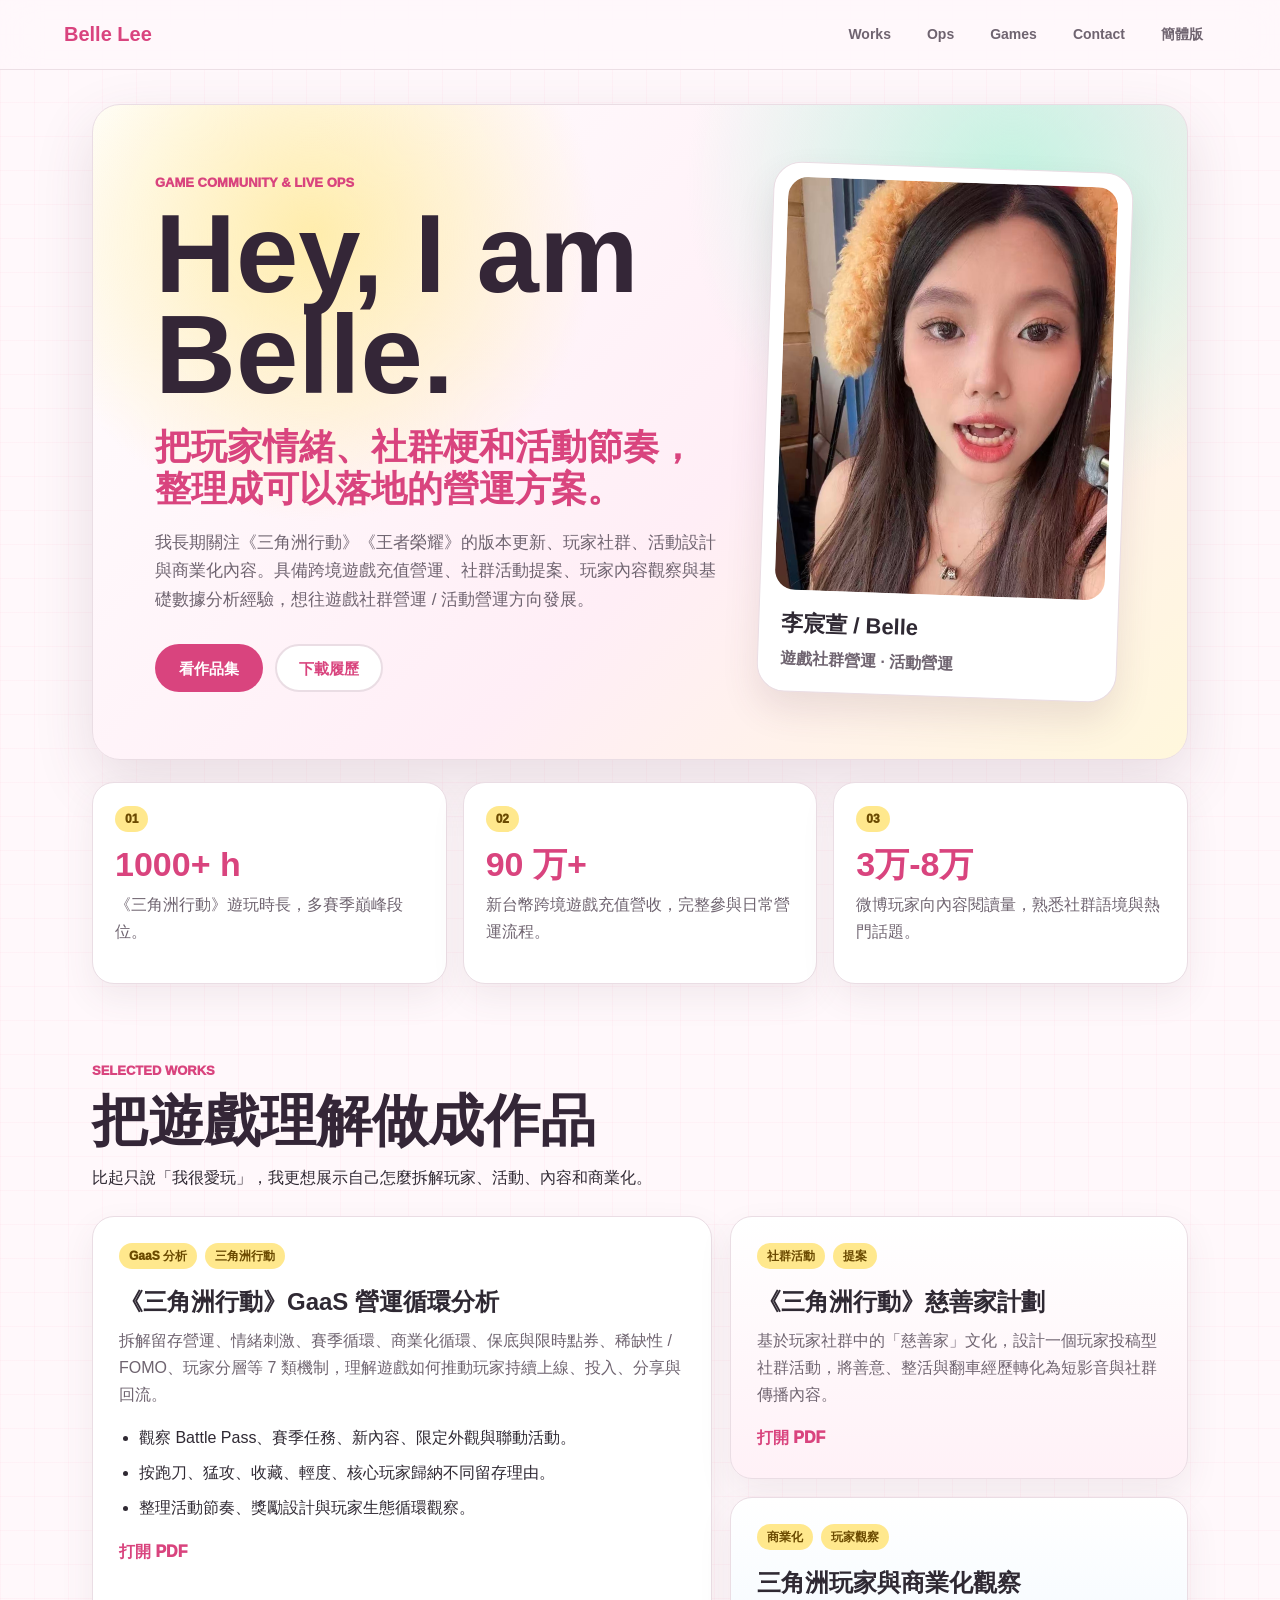
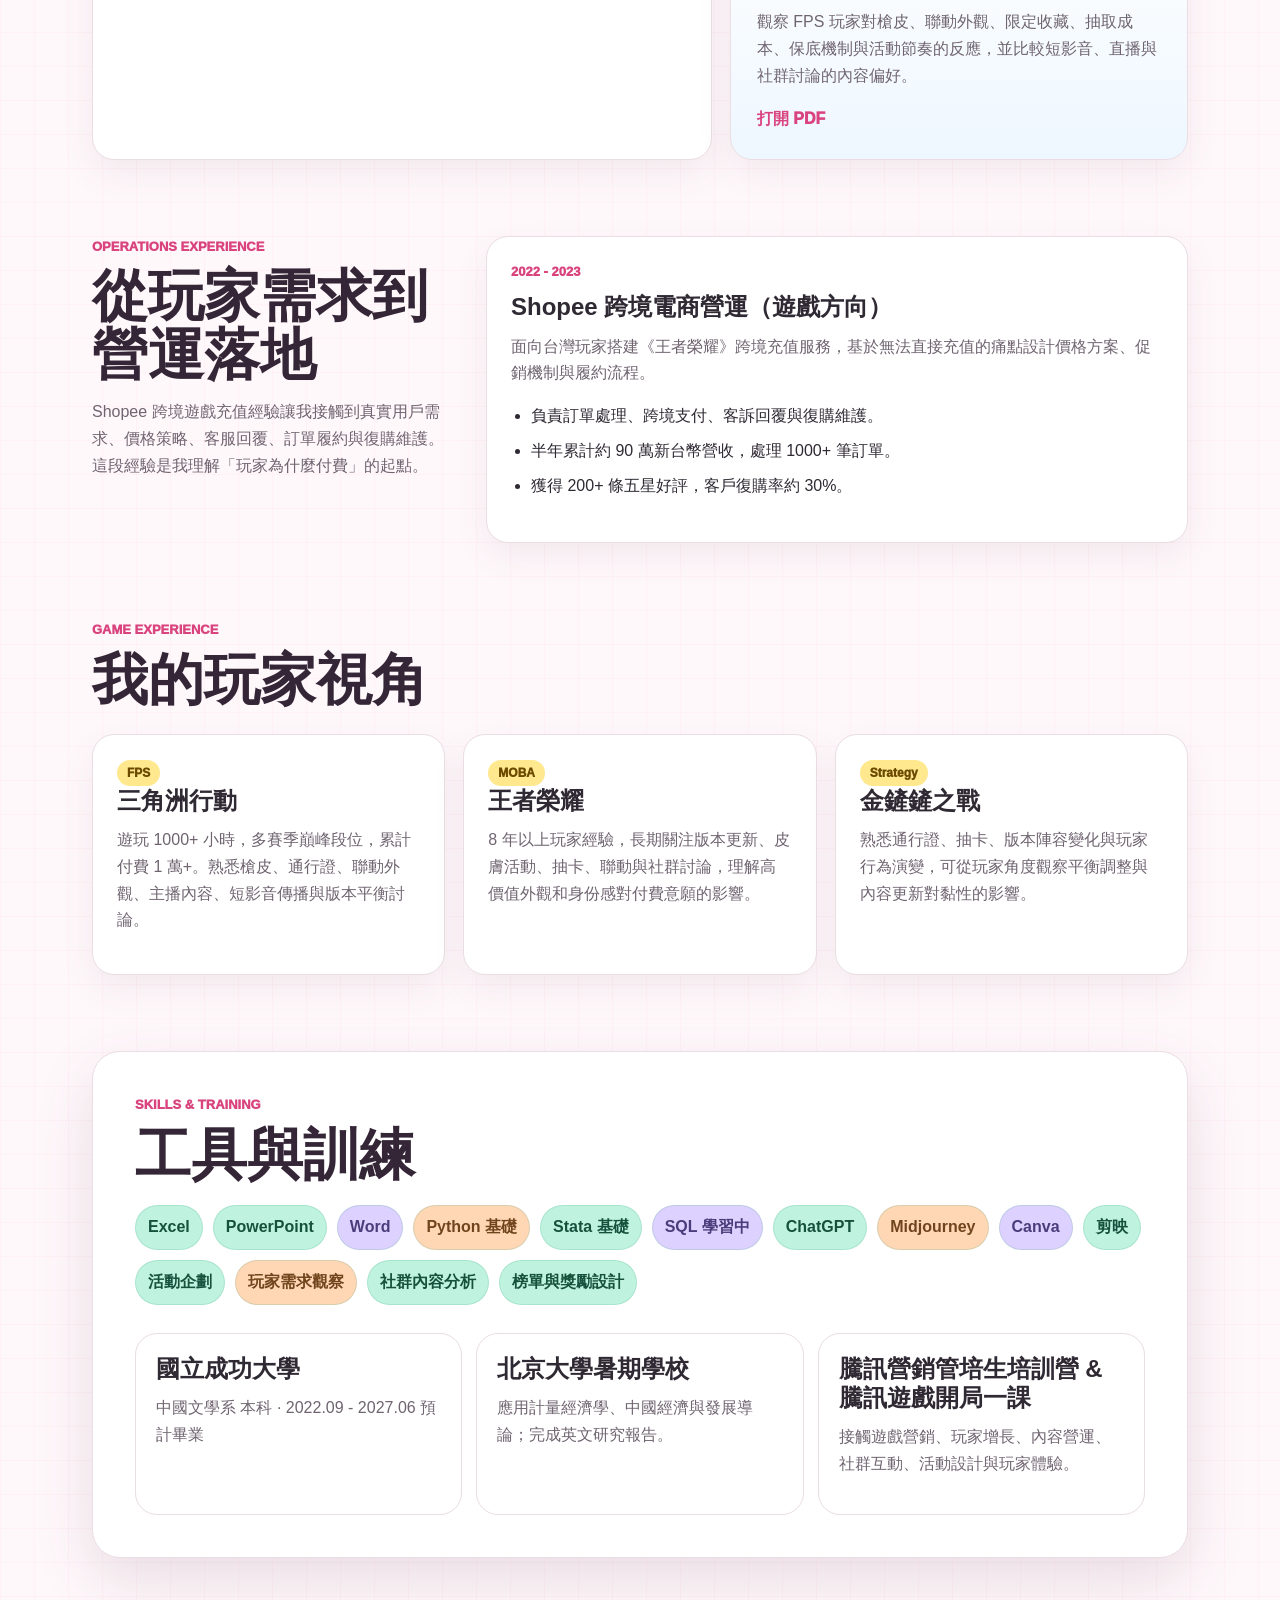
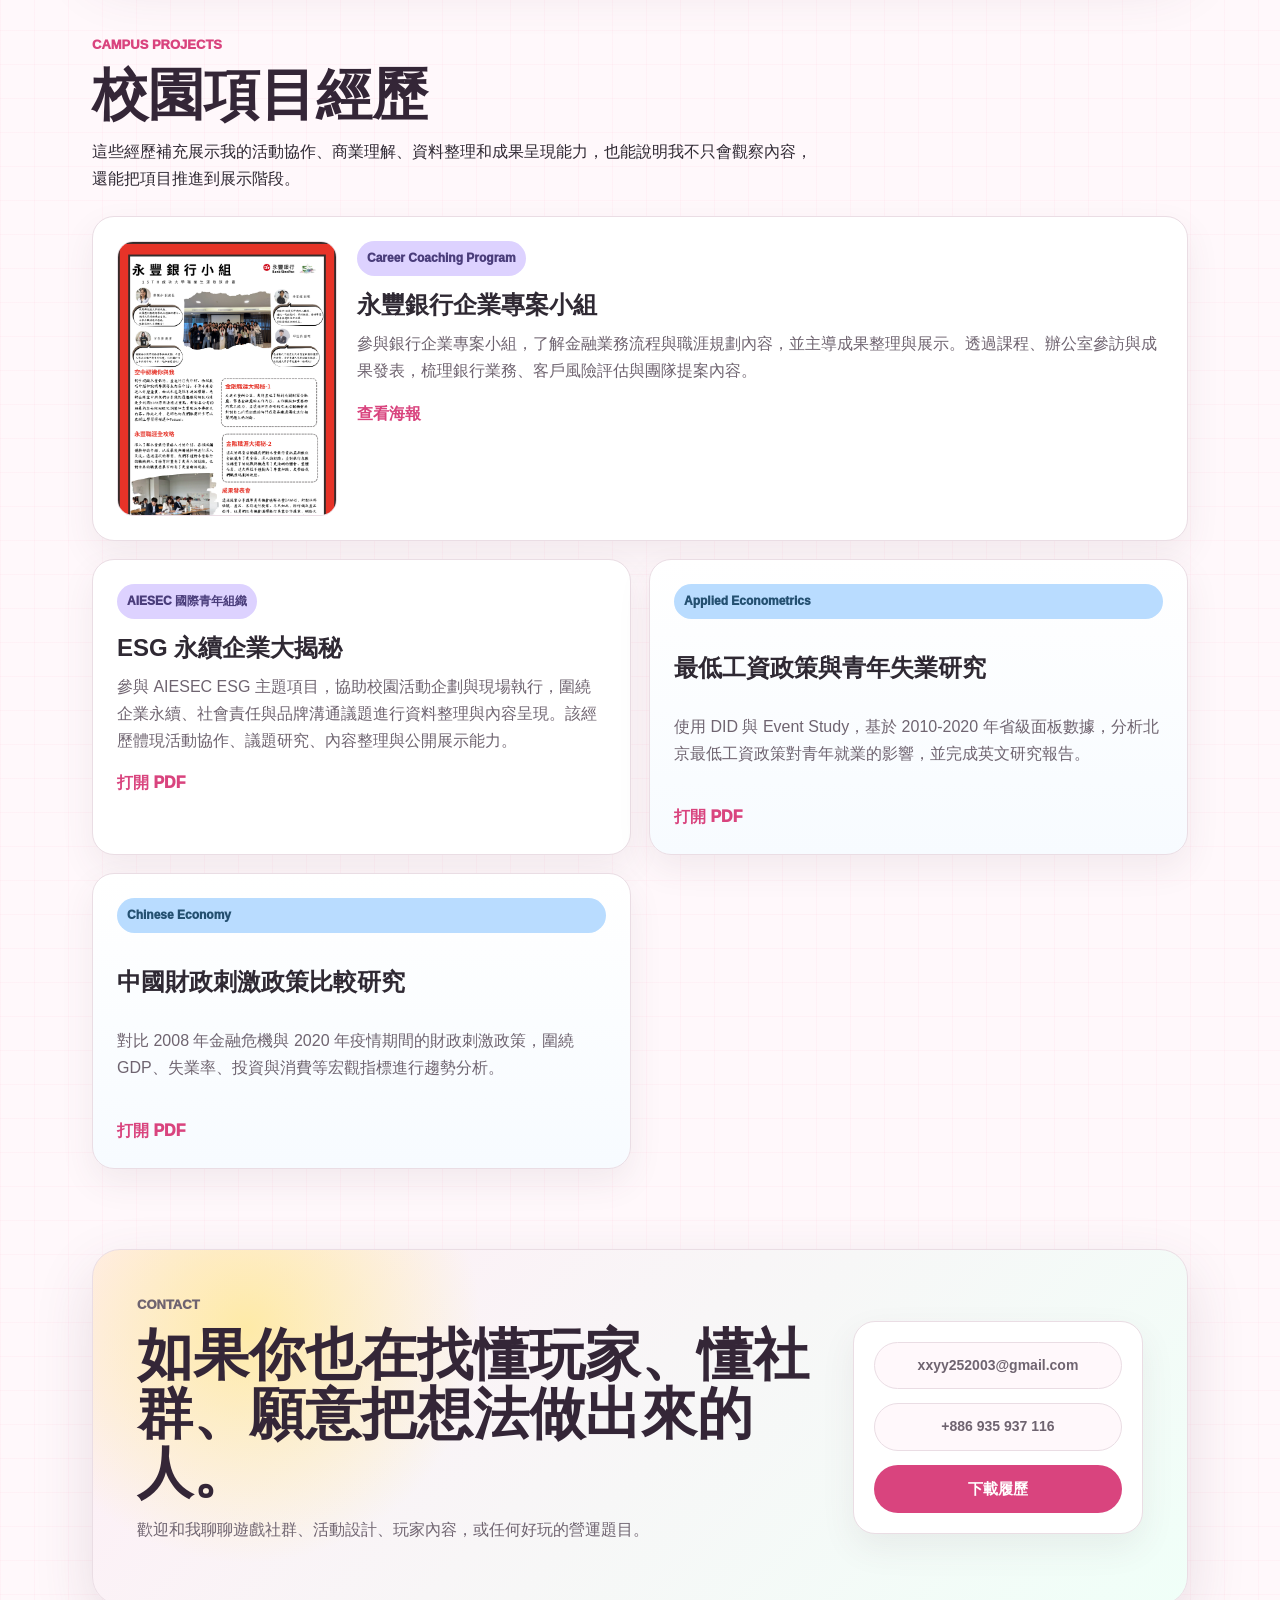
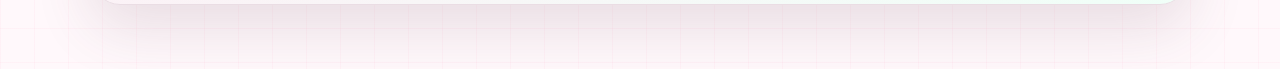
==== zh-tw.html @ 6963fbed "Add files via upload" ====
<!doctype html>
<html lang="zh-Hant">
  <head>
    <meta charset="UTF-8" />
    <meta name="viewport" content="width=device-width, initial-scale=1.0" />
    <title>Belle Lee | Game Ops Portfolio</title>
    <meta
      name="description"
      content="Belle Lee 的遊戲社群營運與活動營運作品集，包含三角洲行動 GaaS 分析、社群活動提案與玩家商業化觀察。"
    />
    <link rel="stylesheet" href="./styles.css" />
  </head>
  <body>
    <header class="site-header">
      <a class="brand" href="#top">Belle Lee</a>
      <nav class="nav" aria-label="主導覽">
        <a href="#works">Works</a>
        <a href="#ops">Ops</a>
        <a href="#games">Games</a>
        <a href="#contact">Contact</a>
        <a href="./index.html">簡體版</a>
      </nav>
    </header>

    <main id="top">
      <section class="hero">
        <div class="hero-copy">
          <p class="kicker">Game Community & Live Ops</p>
          <h1>Hey, I am Belle.</h1>
          <p class="hero-subtitle">把玩家情緒、社群梗和活動節奏，整理成可以落地的營運方案。</p>
          <p class="hero-text">
            我長期關注《三角洲行動》《王者榮耀》的版本更新、玩家社群、活動設計與商業化內容。具備跨境遊戲充值營運、社群活動提案、玩家內容觀察與基礎數據分析經驗，想往遊戲社群營運 / 活動營運方向發展。
          </p>
          <div class="hero-actions">
            <a class="button primary" href="#works">看作品集</a>
            <a class="button secondary" href="./assets/resume-tw.pdf" target="_blank" rel="noreferrer">下載履歷</a>
          </div>
        </div>

        <aside class="photo-card">
          <img src="./assets/hero-photo.jpg" alt="Belle Lee 生活照" />
          <div class="photo-caption">
            <strong>李宸萱 / Belle</strong>
            <span>遊戲社群營運 · 活動營運</span>
          </div>
        </aside>
      </section>

      <section class="quick-stats" aria-label="核心亮点">
        <article>
          <span>01</span>
          <strong>1000+ h</strong>
          <p>《三角洲行動》遊玩時長，多賽季巔峰段位。</p>
        </article>
        <article>
          <span>02</span>
          <strong>90 万+</strong>
          <p>新台幣跨境遊戲充值營收，完整參與日常營運流程。</p>
        </article>
        <article>
          <span>03</span>
          <strong>3万-8万</strong>
          <p>微博玩家向內容閱讀量，熟悉社群語境與熱門話題。</p>
        </article>
      </section>

      <section id="works" class="section">
        <div class="section-title">
          <p class="kicker">Selected Works</p>
          <h2>把遊戲理解做成作品</h2>
          <p>比起只說「我很愛玩」，我更想展示自己怎麼拆解玩家、活動、內容和商業化。</p>
        </div>

        <div class="works">
          <article class="work-card large-card">
            <div class="work-meta">
              <span>GaaS 分析</span>
              <span>三角洲行動</span>
            </div>
            <h3>《三角洲行動》GaaS 營運循環分析</h3>
            <p>
              拆解留存營運、情緒刺激、賽季循環、商業化循環、保底與限時點券、稀缺性 / FOMO、玩家分層等 7 類機制，理解遊戲如何推動玩家持續上線、投入、分享與回流。
            </p>
            <ul>
              <li>觀察 Battle Pass、賽季任務、新內容、限定外觀與聯動活動。</li>
              <li>按跑刀、猛攻、收藏、輕度、核心玩家歸納不同留存理由。</li>
              <li>整理活動節奏、獎勵設計與玩家生態循環觀察。</li>
            </ul>
            <a class="text-link" href="./assets/delta-gaas.pdf" target="_blank" rel="noreferrer">打開 PDF</a>
          </article>

          <article class="work-card accent-pink">
            <div class="work-meta">
              <span>社群活動</span>
              <span>提案</span>
            </div>
            <h3>《三角洲行動》慈善家計劃</h3>
            <p>
              基於玩家社群中的「慈善家」文化，設計一個玩家投稿型社群活動，將善意、整活與翻車經歷轉化為短影音與社群傳播內容。
            </p>
            <a class="text-link" href="./assets/delta-charity-plan.pdf" target="_blank" rel="noreferrer">打開 PDF</a>
          </article>

          <article class="work-card accent-blue">
            <div class="work-meta">
              <span>商業化</span>
              <span>玩家觀察</span>
            </div>
            <h3>三角洲玩家與商業化觀察</h3>
            <p>
              觀察 FPS 玩家對槍皮、聯動外觀、限定收藏、抽取成本、保底機制與活動節奏的反應，並比較短影音、直播與社群討論的內容偏好。
            </p>
            <a class="text-link" href="./assets/delta-commercialization.pdf" target="_blank" rel="noreferrer">打開 PDF</a>
          </article>
        </div>
      </section>

      <section id="ops" class="section split-section">
        <div>
          <p class="kicker">Operations Experience</p>
          <h2>從玩家需求到營運落地</h2>
          <p class="section-copy">
            Shopee 跨境遊戲充值經驗讓我接觸到真實用戶需求、價格策略、客服回覆、訂單履約與復購維護。這段經驗是我理解「玩家為什麼付費」的起點。
          </p>
        </div>
        <div class="timeline">
          <article>
            <span>2022 - 2023</span>
            <h3>Shopee 跨境電商營運（遊戲方向）</h3>
            <p>面向台灣玩家搭建《王者榮耀》跨境充值服務，基於無法直接充值的痛點設計價格方案、促銷機制與履約流程。</p>
            <ul>
              <li>負責訂單處理、跨境支付、客訴回覆與復購維護。</li>
              <li>半年累計約 90 萬新台幣營收，處理 1000+ 筆訂單。</li>
              <li>獲得 200+ 條五星好評，客戶復購率約 30%。</li>
            </ul>
          </article>
        </div>
      </section>

      <section id="games" class="section">
        <div class="section-title">
          <p class="kicker">Game Experience</p>
          <h2>我的玩家視角</h2>
        </div>
        <div class="game-grid">
          <article>
            <span>FPS</span>
            <h3>三角洲行動</h3>
            <p>遊玩 1000+ 小時，多賽季巔峰段位，累計付費 1 萬+。熟悉槍皮、通行證、聯動外觀、主播內容、短影音傳播與版本平衡討論。</p>
          </article>
          <article>
            <span>MOBA</span>
            <h3>王者榮耀</h3>
            <p>8 年以上玩家經驗，長期關注版本更新、皮膚活動、抽卡、聯動與社群討論，理解高價值外觀和身份感對付費意願的影響。</p>
          </article>
          <article>
            <span>Strategy</span>
            <h3>金鏟鏟之戰</h3>
            <p>熟悉通行證、抽卡、版本陣容變化與玩家行為演變，可從玩家角度觀察平衡調整與內容更新對黏性的影響。</p>
          </article>
        </div>
      </section>

      <section class="section skill-section">
        <div>
          <p class="kicker">Skills & Training</p>
          <h2>工具與訓練</h2>
        </div>
        <div class="skill-cloud">
          <span>Excel</span>
          <span>PowerPoint</span>
          <span>Word</span>
          <span>Python 基礎</span>
          <span>Stata 基礎</span>
          <span>SQL 學習中</span>
          <span>ChatGPT</span>
          <span>Midjourney</span>
          <span>Canva</span>
          <span>剪映</span>
          <span>活動企劃</span>
          <span>玩家需求觀察</span>
          <span>社群內容分析</span>
          <span>榜單與獎勵設計</span>
        </div>
        <div class="education-strip">
          <article>
            <h3>國立成功大學</h3>
            <p>中國文學系 本科 · 2022.09 - 2027.06 預計畢業</p>
          </article>
          <article>
            <h3>北京大學暑期學校</h3>
            <p>應用計量經濟學、中國經濟與發展導論；完成英文研究報告。</p>
          </article>
          <article>
            <h3>騰訊營銷管培生培訓營 & 騰訊遊戲開局一課</h3>
            <p>接觸遊戲營銷、玩家增長、內容營運、社群互動、活動設計與玩家體驗。</p>
          </article>
        </div>
      </section>

      <section class="section extra-projects">
        <div class="section-title">
          <p class="kicker">Campus Projects</p>
          <h2>校園項目經歷</h2>
          <p>這些經歷補充展示我的活動協作、商業理解、資料整理和成果呈現能力，也能說明我不只會觀察內容，還能把項目推進到展示階段。</p>
        </div>
        <div class="extra-grid">
          <article class="extra-card poster-card">
            <img src="./assets/sinopac-poster.png" alt="永豐銀行小組成果海報" />
            <div>
              <span>Career Coaching Program</span>
              <h3>永豐銀行企業專案小組</h3>
              <p>
                參與銀行企業專案小組，了解金融業務流程與職涯規劃內容，並主導成果整理與展示。透過課程、辦公室參訪與成果發表，梳理銀行業務、客戶風險評估與團隊提案內容。
              </p>
              <a class="text-link" href="./assets/sinopac-poster.png" target="_blank" rel="noreferrer">查看海報</a>
            </div>
          </article>

          <article class="extra-card">
            <div>
              <span>AIESEC 國際青年組織</span>
              <h3>ESG 永續企業大揭秘</h3>
              <p>
                參與 AIESEC ESG 主題項目，協助校園活動企劃與現場執行，圍繞企業永續、社會責任與品牌溝通議題進行資料整理與內容呈現。該經歷體現活動協作、議題研究、內容整理與公開展示能力。
              </p>
              <a class="text-link" href="./assets/esg-project.pdf" target="_blank" rel="noreferrer">打開 PDF</a>
            </div>
          </article>
          <article class="extra-card research-card">
            <span>Applied Econometrics</span>
            <h3>最低工資政策與青年失業研究</h3>
            <p>
              使用 DID 與 Event Study，基於 2010-2020 年省級面板數據，分析北京最低工資政策對青年就業的影響，並完成英文研究報告。
            </p>
            <a class="text-link" href="./assets/pku-minimum-wage-youth.pdf" target="_blank" rel="noreferrer">打開 PDF</a>
          </article>
          <article class="extra-card research-card">
            <span>Chinese Economy</span>
            <h3>中國財政刺激政策比較研究</h3>
            <p>
              對比 2008 年金融危機與 2020 年疫情期間的財政刺激政策，圍繞 GDP、失業率、投資與消費等宏觀指標進行趨勢分析。
            </p>
            <a class="text-link" href="./assets/pku-fiscal-stimulus.pdf" target="_blank" rel="noreferrer">打開 PDF</a>
          </article>
        </div>
      </section>

      <section id="contact" class="contact">
        <div>
          <p class="kicker">Contact</p>
          <h2>如果你也在找懂玩家、懂社群、願意把想法做出來的人。</h2>
          <p>歡迎和我聊聊遊戲社群、活動設計、玩家內容，或任何好玩的營運題目。</p>
        </div>
        <div class="contact-card">
          <a href="mailto:xxyy252003@gmail.com">xxyy252003@gmail.com</a>
          <a href="tel:+886935937116">+886 935 937 116</a>
          <a class="button primary" href="./assets/resume-tw.pdf" target="_blank" rel="noreferrer">下載履歷</a>
        </div>
      </section>
    </main>
  </body>
</html>
---- styles.css ----
:root {
  --ink: #2f2933;
  --muted: #6f6470;
  --paper: #fff8fb;
  --surface: #ffffff;
  --pink: #ff7dab;
  --pink-deep: #d9447e;
  --peach: #ffd7b5;
  --mint: #bff3df;
  --blue: #b9dcff;
  --lavender: #ddd2ff;
  --yellow: #ffe88d;
  --line: #eadde4;
  --shadow: 0 22px 60px rgba(92, 58, 78, 0.14);
  color: var(--ink);
  font-family:
    "Noto Sans TC", "Noto Sans SC", "Microsoft JhengHei", "Microsoft YaHei",
    "PingFang TC", Arial, sans-serif;
}

* {
  box-sizing: border-box;
}

html {
  scroll-behavior: smooth;
}

body {
  margin: 0;
  background:
    linear-gradient(90deg, rgba(255, 125, 171, 0.05) 1px, transparent 1px),
    linear-gradient(rgba(255, 125, 171, 0.05) 1px, transparent 1px),
    var(--paper);
  background-size: 34px 34px;
  color: var(--ink);
  line-height: 1.68;
}

a {
  color: inherit;
  text-decoration: none;
}

.site-header {
  align-items: center;
  backdrop-filter: blur(18px);
  background: rgba(255, 248, 251, 0.88);
  border-bottom: 1px solid rgba(234, 221, 228, 0.9);
  display: flex;
  justify-content: space-between;
  min-height: 70px;
  padding: 0 clamp(18px, 5vw, 64px);
  position: sticky;
  top: 0;
  z-index: 20;
}

.brand {
  color: var(--pink-deep);
  font-size: 20px;
  font-weight: 900;
}

.nav {
  display: flex;
  gap: 10px;
}

.nav a {
  border: 1px solid transparent;
  border-radius: 999px;
  color: var(--muted);
  font-size: 14px;
  font-weight: 800;
  padding: 8px 12px;
}

.nav a:hover {
  background: #fff;
  border-color: var(--line);
  color: var(--pink-deep);
}

main {
  margin: 0 auto;
  max-width: 1180px;
  padding: 34px clamp(16px, 4vw, 42px) 64px;
}

.hero {
  align-items: center;
  background:
    radial-gradient(circle at 20% 20%, rgba(255, 232, 141, 0.72), transparent 28%),
    radial-gradient(circle at 84% 12%, rgba(191, 243, 223, 0.92), transparent 30%),
    linear-gradient(135deg, #fff 0%, #ffeef6 58%, #fff7dc 100%);
  border: 1px solid var(--line);
  border-radius: 28px;
  box-shadow: var(--shadow);
  display: grid;
  gap: 42px;
  grid-template-columns: minmax(0, 1fr) 360px;
  min-height: 600px;
  overflow: hidden;
  padding: clamp(28px, 6vw, 62px);
}

.kicker {
  color: var(--pink-deep);
  font-size: 13px;
  font-weight: 950;
  letter-spacing: 0;
  margin: 0 0 10px;
  text-transform: uppercase;
}

h1,
h2,
h3,
p {
  margin-top: 0;
}

h1 {
  color: #342637;
  font-size: clamp(56px, 9vw, 112px);
  letter-spacing: 0;
  line-height: 0.9;
  margin-bottom: 20px;
  max-width: 720px;
}

.hero-subtitle {
  color: var(--pink-deep);
  font-size: clamp(24px, 3vw, 36px);
  font-weight: 900;
  line-height: 1.18;
  margin-bottom: 18px;
  max-width: 720px;
}

.hero-text {
  color: var(--muted);
  font-size: 17px;
  max-width: 720px;
}

.hero-actions {
  display: flex;
  flex-wrap: wrap;
  gap: 12px;
  margin-top: 30px;
}

.button {
  align-items: center;
  border: 2px solid transparent;
  border-radius: 999px;
  display: inline-flex;
  font-size: 15px;
  font-weight: 900;
  justify-content: center;
  min-height: 48px;
  padding: 0 22px;
}

.button.primary {
  background: var(--pink-deep);
  color: #fff;
}

.button.secondary {
  background: #fff;
  border-color: var(--line);
  color: var(--pink-deep);
}

.photo-card {
  background: #fff;
  border: 1px solid var(--line);
  border-radius: 28px;
  box-shadow: 0 18px 36px rgba(92, 58, 78, 0.12);
  padding: 14px;
  transform: rotate(2deg);
}

.photo-card img {
  aspect-ratio: 4 / 5;
  border-radius: 20px;
  display: block;
  object-fit: cover;
  object-position: center 18%;
  width: 100%;
}

.photo-caption {
  display: grid;
  gap: 4px;
  padding: 16px 8px 4px;
}

.photo-caption strong {
  font-size: 22px;
}

.photo-caption span {
  color: var(--muted);
  font-weight: 700;
}

.quick-stats {
  display: grid;
  gap: 16px;
  grid-template-columns: repeat(3, minmax(0, 1fr));
  margin: 22px 0 70px;
}

.quick-stats article,
.work-card,
.timeline article,
.game-grid article,
.education-strip article,
.contact-card {
  background: var(--surface);
  border: 1px solid var(--line);
  border-radius: 22px;
  box-shadow: 0 14px 34px rgba(92, 58, 78, 0.08);
}

.quick-stats article {
  padding: 22px;
}

.quick-stats span,
.work-meta span,
.game-grid span {
  background: var(--yellow);
  border-radius: 999px;
  color: #6b4a00;
  display: inline-flex;
  font-size: 12px;
  font-weight: 950;
  line-height: 1;
  padding: 7px 10px;
}

.quick-stats strong {
  color: var(--pink-deep);
  display: block;
  font-size: 34px;
  line-height: 1.1;
  margin: 14px 0 8px;
}

.quick-stats p,
.section-copy,
.work-card p,
.timeline p,
.game-grid p,
.education-strip p,
.contact p {
  color: var(--muted);
}

.section {
  margin-top: 76px;
}

.section-title {
  margin-bottom: 24px;
  max-width: 720px;
}

h2 {
  color: #342637;
  font-size: clamp(34px, 5vw, 56px);
  letter-spacing: 0;
  line-height: 1.05;
  margin-bottom: 14px;
}

.works {
  display: grid;
  gap: 18px;
  grid-template-columns: 1.15fr 0.85fr;
}

.work-card {
  padding: 26px;
}

.large-card {
  grid-row: span 2;
}

.accent-pink {
  background: linear-gradient(180deg, #fff, #fff1f7);
}

.accent-blue {
  background: linear-gradient(180deg, #fff, #eef7ff);
}

.work-meta {
  display: flex;
  flex-wrap: wrap;
  gap: 8px;
  margin-bottom: 18px;
}

.work-card h3,
.timeline h3,
.game-grid h3,
.education-strip h3 {
  font-size: 24px;
  line-height: 1.22;
  margin-bottom: 12px;
}

.work-card ul,
.timeline ul {
  margin: 16px 0 18px;
  padding-left: 20px;
}

.work-card li,
.timeline li {
  margin: 8px 0;
}

.text-link {
  color: var(--pink-deep);
  font-weight: 950;
}

.split-section {
  align-items: start;
  display: grid;
  gap: 34px;
  grid-template-columns: 360px minmax(0, 1fr);
}

.timeline {
  display: grid;
  gap: 18px;
}

.timeline article {
  padding: 24px;
}

.timeline article > span {
  color: var(--pink-deep);
  display: block;
  font-size: 13px;
  font-weight: 950;
  margin-bottom: 10px;
}

.game-grid {
  display: grid;
  gap: 18px;
  grid-template-columns: repeat(3, minmax(0, 1fr));
}

.game-grid article {
  padding: 24px;
}

.skill-section {
  background: #fff;
  border: 1px solid var(--line);
  border-radius: 28px;
  box-shadow: var(--shadow);
  padding: clamp(24px, 5vw, 42px);
}

.skill-cloud {
  display: flex;
  flex-wrap: wrap;
  gap: 10px;
  margin: 20px 0 28px;
}

.skill-cloud span {
  background: var(--mint);
  border: 1px solid rgba(72, 166, 133, 0.2);
  border-radius: 999px;
  color: #16513e;
  font-weight: 900;
  padding: 8px 12px;
}

.skill-cloud span:nth-child(3n) {
  background: var(--lavender);
  color: #4a3d7b;
}

.skill-cloud span:nth-child(4n) {
  background: var(--peach);
  color: #70451d;
}

.education-strip {
  display: grid;
  gap: 14px;
  grid-template-columns: repeat(3, minmax(0, 1fr));
}

.education-strip article {
  box-shadow: none;
  padding: 20px;
}

.extra-grid {
  display: grid;
  gap: 18px;
  grid-template-columns: repeat(2, minmax(0, 1fr));
}

.extra-card {
  background: var(--surface);
  border: 1px solid var(--line);
  border-radius: 22px;
  box-shadow: 0 14px 34px rgba(92, 58, 78, 0.08);
  display: grid;
  gap: 20px;
  overflow: hidden;
  padding: 24px;
}

.poster-card {
  grid-column: span 2;
  grid-template-columns: 220px minmax(0, 1fr);
}

.extra-card img {
  aspect-ratio: 4 / 5;
  border: 1px solid var(--line);
  border-radius: 16px;
  object-fit: cover;
  object-position: center top;
  width: 100%;
}

.extra-card span {
  background: var(--lavender);
  border-radius: 999px;
  color: #4a3d7b;
  display: inline-flex;
  font-size: 12px;
  font-weight: 950;
  margin-bottom: 14px;
  padding: 7px 10px;
}

.research-card {
  background: linear-gradient(180deg, #fff, #f7fbff);
}

.research-card span {
  background: var(--blue);
  color: #245071;
}

.extra-card h3 {
  font-size: 24px;
  line-height: 1.22;
  margin-bottom: 12px;
}

.extra-card p {
  color: var(--muted);
}

.contact {
  align-items: center;
  background:
    radial-gradient(circle at 14% 22%, rgba(255, 232, 141, 0.75), transparent 24%),
    linear-gradient(135deg, #ffeef6, #f0fff8);
  border: 1px solid var(--line);
  border-radius: 28px;
  box-shadow: var(--shadow);
  display: grid;
  gap: 28px;
  grid-template-columns: minmax(0, 1fr) 290px;
  margin-top: 80px;
  padding: clamp(26px, 5vw, 44px);
}

.contact-card {
  align-items: stretch;
  display: grid;
  gap: 14px;
  justify-items: stretch;
  padding: 20px;
}

.contact-card a:not(.button) {
  background: #fff8fb;
  border: 1px solid var(--line);
  border-radius: 999px;
  color: var(--muted);
  font-size: 14px;
  font-weight: 800;
  padding: 11px 14px;
  text-align: center;
}

@media (max-width: 900px) {
  .hero,
  .split-section,
  .contact {
    grid-template-columns: 1fr;
  }

  .photo-card {
    max-width: 420px;
    transform: none;
  }

  .works,
  .quick-stats,
  .game-grid,
  .extra-grid,
  .poster-card,
  .education-strip {
    grid-template-columns: 1fr;
  }

  .large-card {
    grid-row: auto;
  }
}

@media (max-width: 620px) {
  .site-header {
    align-items: flex-start;
    flex-direction: column;
    gap: 10px;
    padding-bottom: 14px;
    padding-top: 14px;
  }

  .nav {
    flex-wrap: wrap;
  }

  main {
    padding-left: 14px;
    padding-right: 14px;
  }

  .hero,
  .skill-section,
  .contact {
    border-radius: 20px;
    padding: 24px;
  }

  h1 {
    font-size: 58px;
  }

  .hero-actions {
    align-items: stretch;
    flex-direction: column;
  }

  .button {
    width: 100%;
  }
}
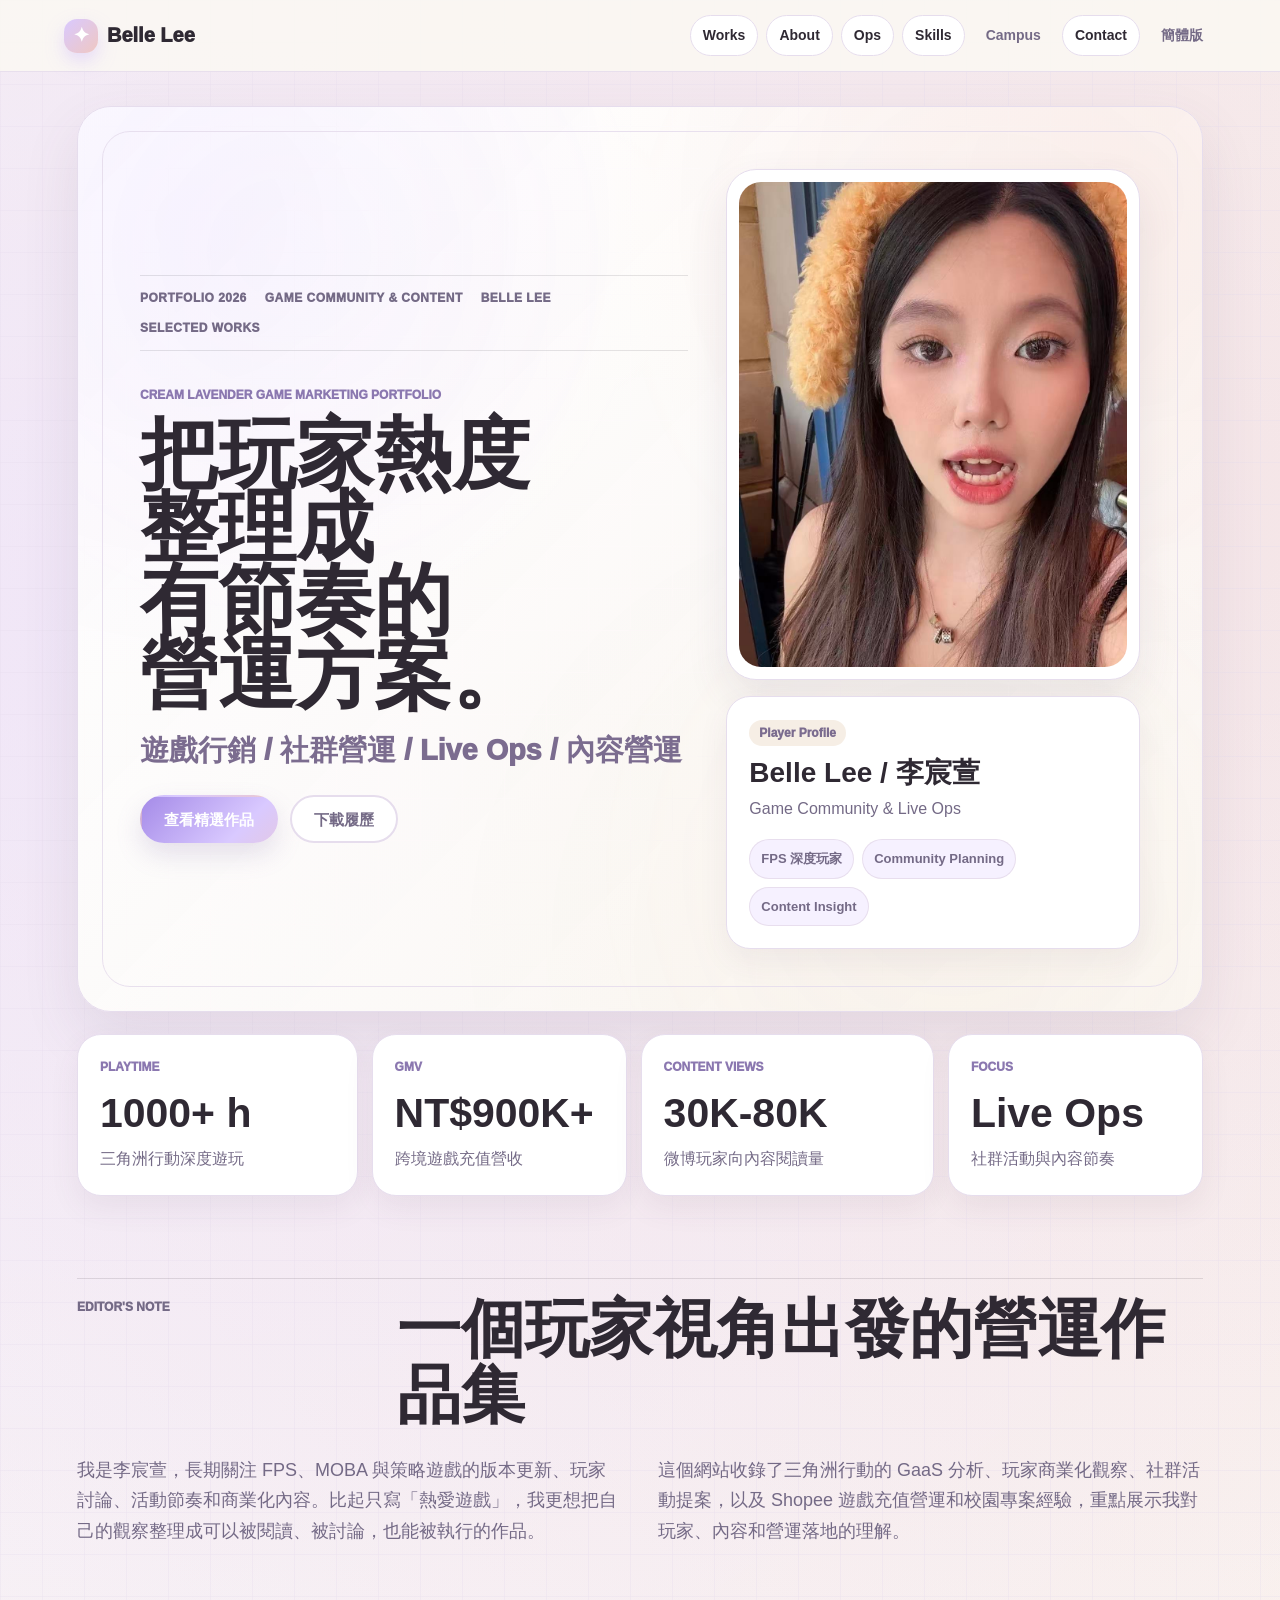
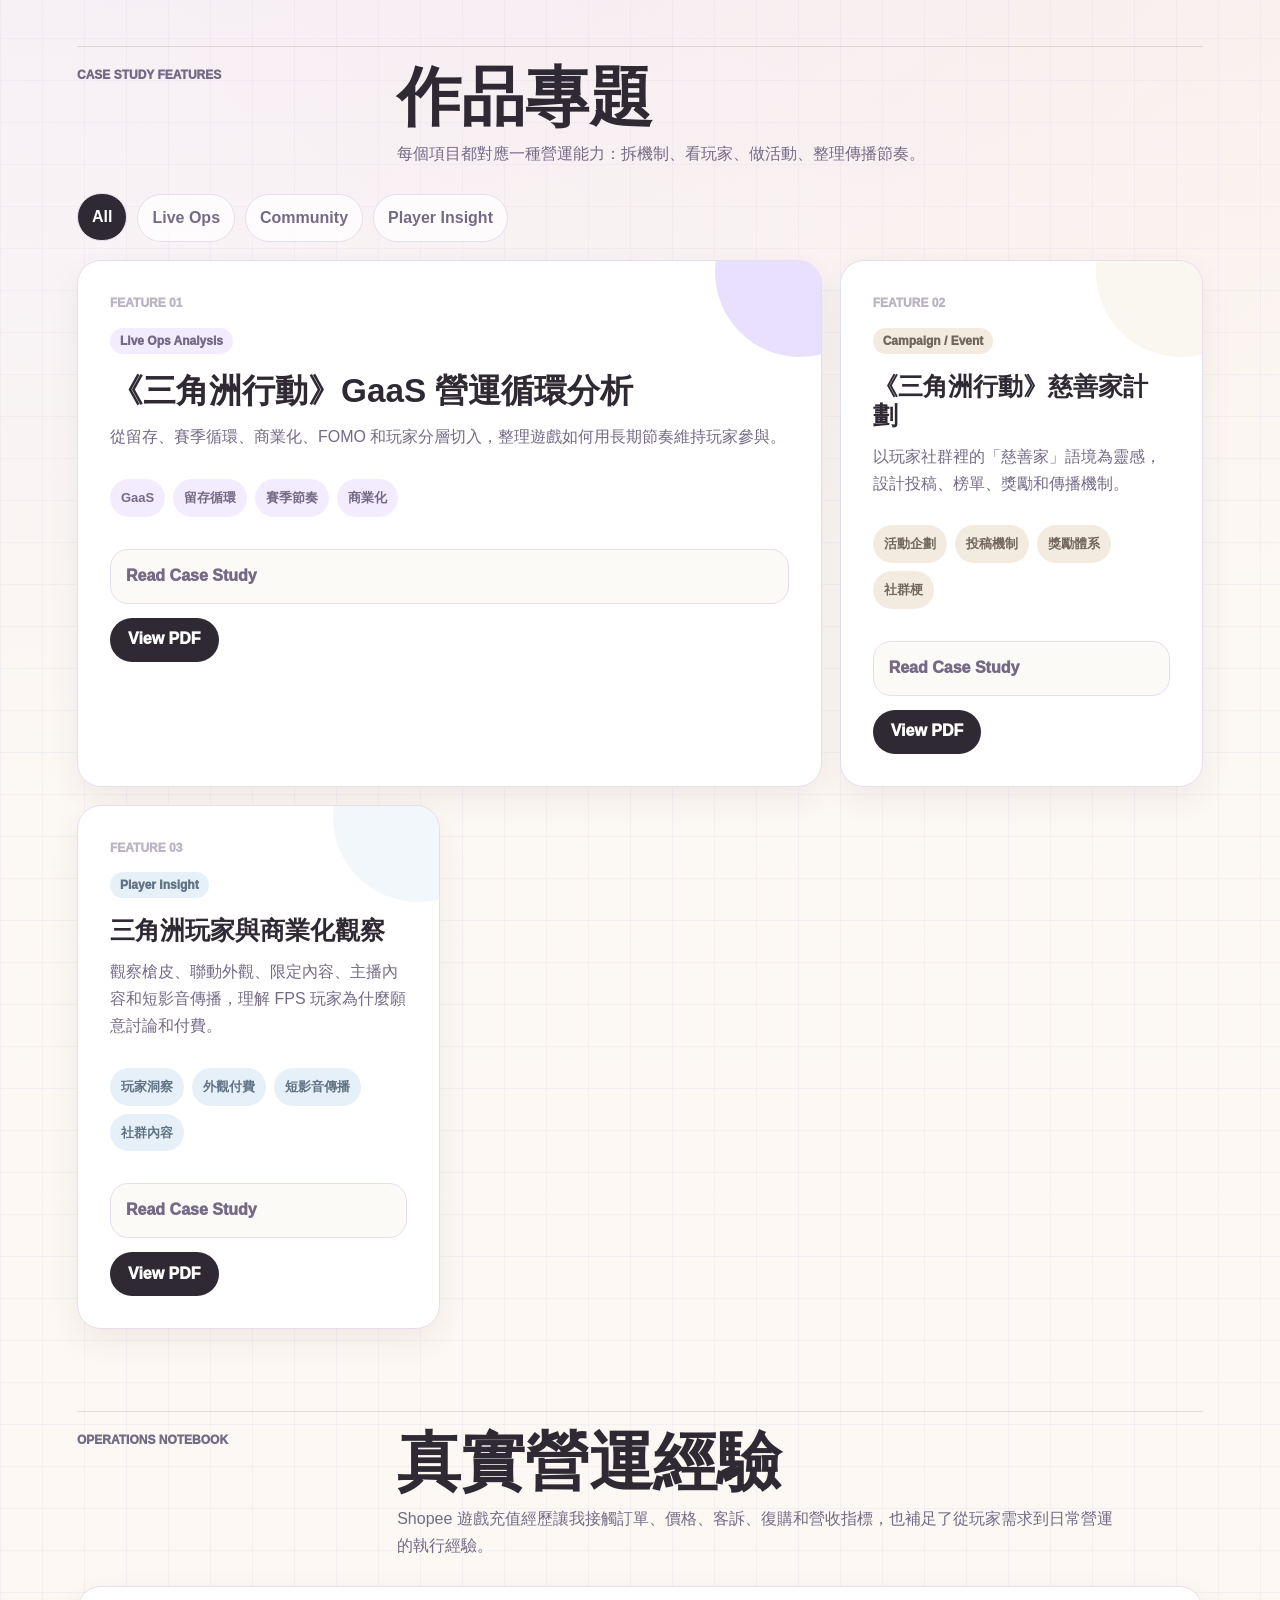
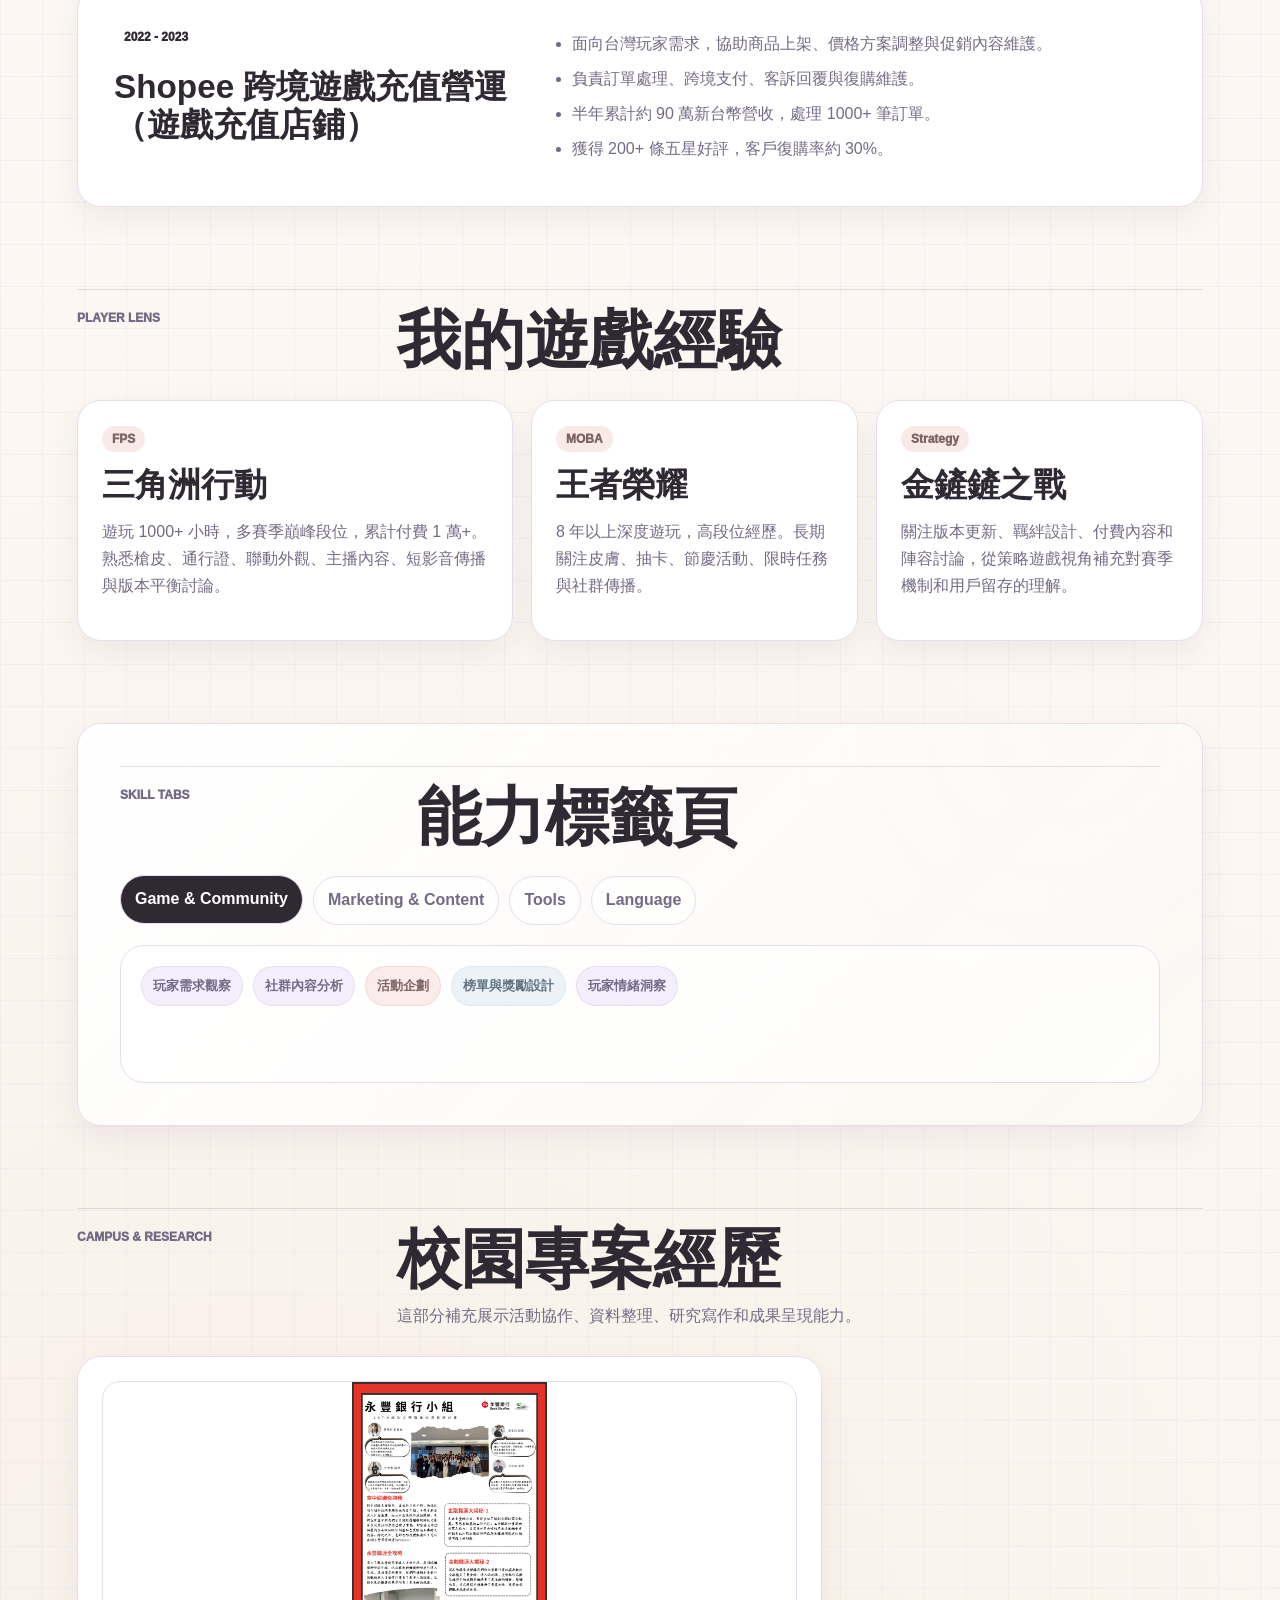
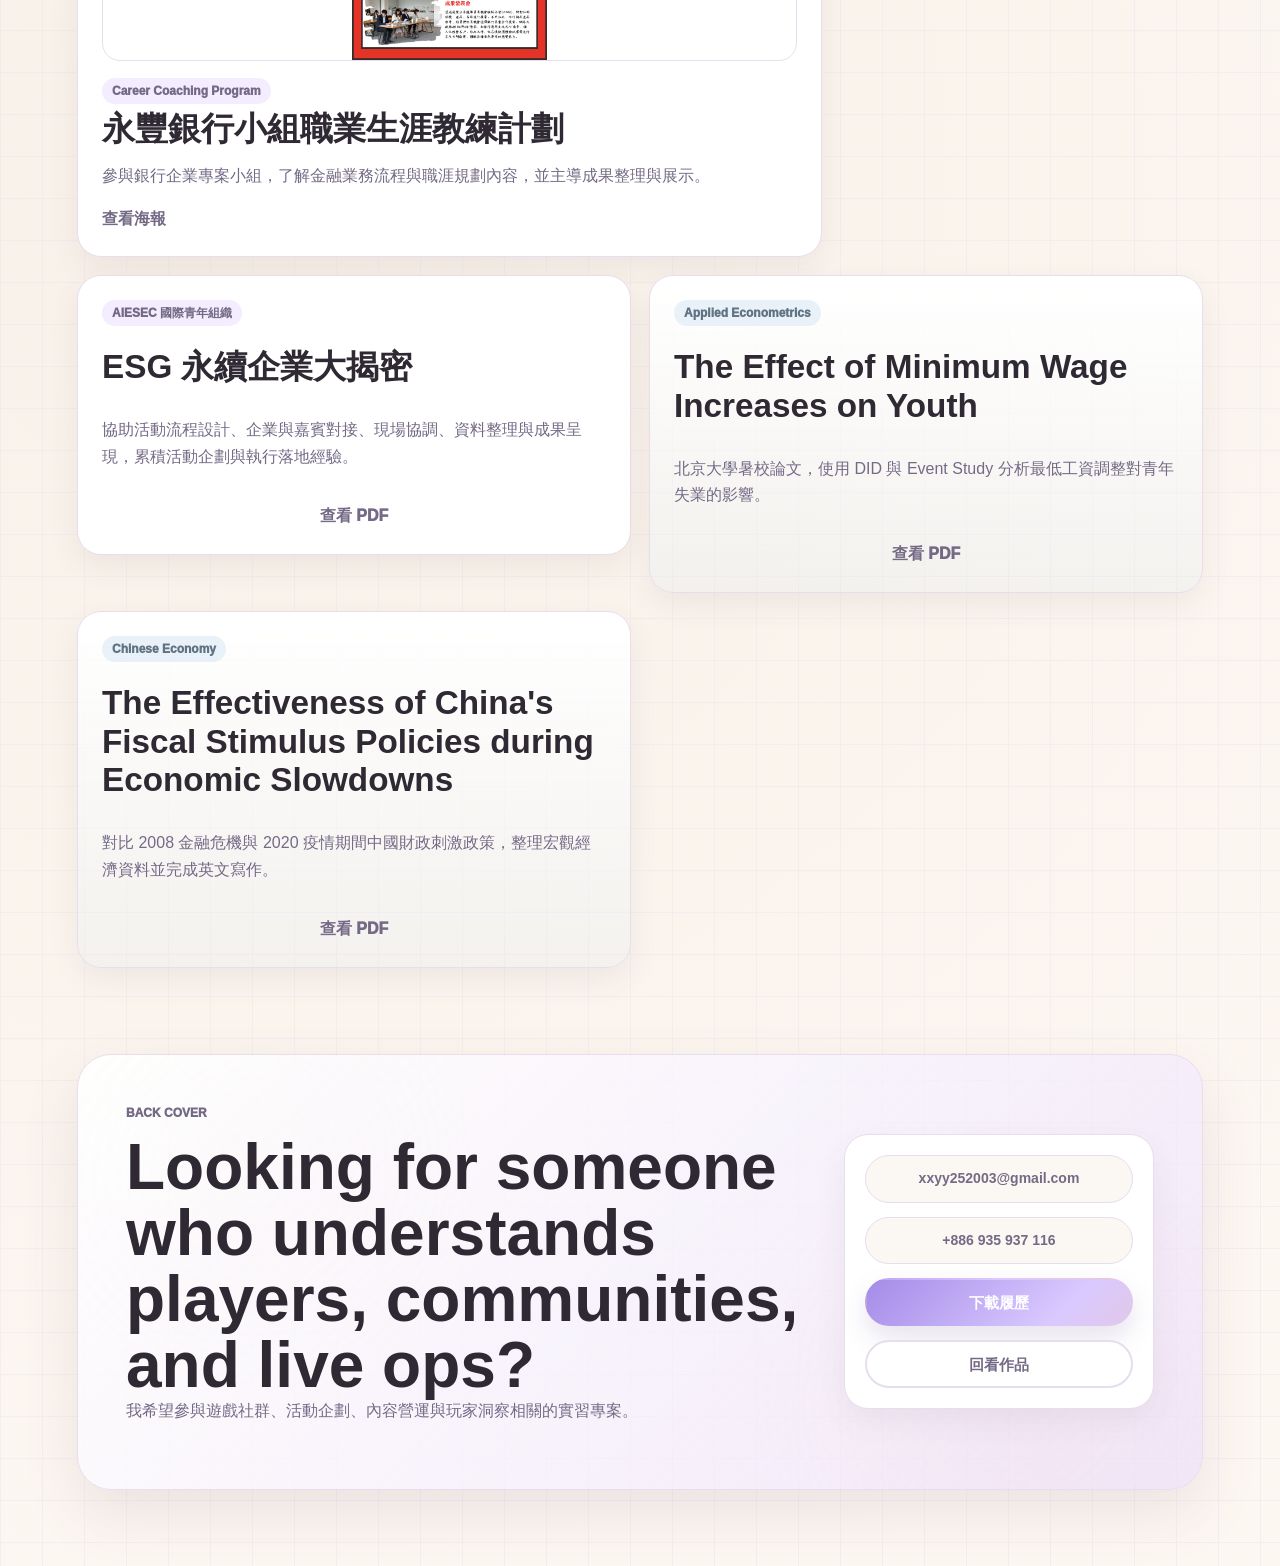
==== commit 5c46a285: "Add files via upload" ====
--- a/zh-tw.html
+++ b/zh-tw.html
@@ -3,144 +3,206 @@
   <head>
     <meta charset="UTF-8" />
     <meta name="viewport" content="width=device-width, initial-scale=1.0" />
-    <title>Belle Lee | Game Ops Portfolio</title>
+    <title>Belle Lee | Game Community & Live Ops Portfolio</title>
     <meta
       name="description"
-      content="Belle Lee 的遊戲社群營運與活動營運作品集，包含三角洲行動 GaaS 分析、社群活動提案與玩家商業化觀察。"
+      content="Belle Lee 李宸萱的遊戲行銷、遊戲社群營運、Live Ops 與內容營運作品集。"
     />
     <link rel="stylesheet" href="./styles.css" />
   </head>
   <body>
     <header class="site-header">
-      <a class="brand" href="#top">Belle Lee</a>
+      <a class="brand" href="#top" aria-label="回到首頁"><span>✦</span> Belle Lee</a>
       <nav class="nav" aria-label="主導覽">
         <a href="#works">Works</a>
+        <a href="#about">About</a>
         <a href="#ops">Ops</a>
-        <a href="#games">Games</a>
+        <a href="#skills">Skills</a>
+        <a href="#campus">Campus</a>
         <a href="#contact">Contact</a>
         <a href="./index.html">簡體版</a>
       </nav>
     </header>
 
     <main id="top">
-      <section class="hero">
-        <div class="hero-copy">
-          <p class="kicker">Game Community & Live Ops</p>
-          <h1>Hey, I am Belle.</h1>
-          <p class="hero-subtitle">把玩家情緒、社群梗和活動節奏，整理成可以落地的營運方案。</p>
-          <p class="hero-text">
-            我長期關注《三角洲行動》《王者榮耀》的版本更新、玩家社群、活動設計與商業化內容。具備跨境遊戲充值營運、社群活動提案、玩家內容觀察與基礎數據分析經驗，想往遊戲社群營運 / 活動營運方向發展。
+      <section class="hero editorial-hero reveal">
+        <div class="cover-copy">
+          <div class="issue-line">
+            <span>Portfolio 2026</span>
+            <span>Game Community & Content</span>
+            <span>Belle Lee</span>
+            <span>Selected Works</span>
+          </div>
+          <p class="kicker">Cream Lavender Game Marketing Portfolio</p>
+          <h1>
+            <span>把玩家熱度</span>
+            <span>整理成</span>
+            <span>有節奏的</span>
+            <span>營運方案。</span>
+          </h1>
+          <p class="hero-subtitle">遊戲行銷 / 社群營運 / Live Ops / 內容營運</p>
+          <div class="hero-actions">
+            <a class="button primary" href="#works">查看精選作品</a>
+            <a class="button secondary" href="./assets/resume-tw.pdf" target="_blank" rel="noreferrer">下載履歷</a>
+          </div>
+        </div>
+
+        <aside class="cover-feature" aria-label="Belle 的玩家資料卡">
+          <div class="cover-photo">
+            <img src="./assets/hero-photo.jpg" alt="Belle Lee 生活照" />
+          </div>
+          <div class="profile-card">
+            <span class="level-badge">Player Profile</span>
+            <h2>Belle Lee / 李宸萱</h2>
+            <p>Game Community & Live Ops</p>
+            <div class="mini-tags">
+              <span>FPS 深度玩家</span>
+              <span>Community Planning</span>
+              <span>Content Insight</span>
+            </div>
+          </div>
+        </aside>
+      </section>
+
+      <section class="achievement-strip reveal" aria-label="核心成就">
+        <article>
+          <span>Playtime</span>
+          <strong>1000+ h</strong>
+          <p>三角洲行動深度遊玩</p>
+        </article>
+        <article>
+          <span>GMV</span>
+          <strong>NT$900K+</strong>
+          <p>跨境遊戲充值營收</p>
+        </article>
+        <article>
+          <span>Content Views</span>
+          <strong>30K-80K</strong>
+          <p>微博玩家向內容閱讀量</p>
+        </article>
+        <article>
+          <span>Focus</span>
+          <strong>Live Ops</strong>
+          <p>社群活動與內容節奏</p>
+        </article>
+      </section>
+
+      <section id="about" class="section about-section reveal">
+        <div class="section-title magazine-title">
+          <p class="kicker">Editor's Note</p>
+          <h2>一個玩家視角出發的營運作品集</h2>
+        </div>
+        <div class="about-columns">
+          <p>
+            我是李宸萱，長期關注 FPS、MOBA 與策略遊戲的版本更新、玩家討論、活動節奏和商業化內容。比起只寫「熱愛遊戲」，我更想把自己的觀察整理成可以被閱讀、被討論，也能被執行的作品。
           </p>
-          <div class="hero-actions">
-            <a class="button primary" href="#works">看作品集</a>
-            <a class="button secondary" href="./assets/resume-tw.pdf" target="_blank" rel="noreferrer">下載履歷</a>
-          </div>
-        </div>
-
-        <aside class="photo-card">
-          <img src="./assets/hero-photo.jpg" alt="Belle Lee 生活照" />
-          <div class="photo-caption">
-            <strong>李宸萱 / Belle</strong>
-            <span>遊戲社群營運 · 活動營運</span>
-          </div>
-        </aside>
-      </section>
-
-      <section class="quick-stats" aria-label="核心亮点">
-        <article>
-          <span>01</span>
-          <strong>1000+ h</strong>
-          <p>《三角洲行動》遊玩時長，多賽季巔峰段位。</p>
-        </article>
-        <article>
-          <span>02</span>
-          <strong>90 万+</strong>
-          <p>新台幣跨境遊戲充值營收，完整參與日常營運流程。</p>
-        </article>
-        <article>
-          <span>03</span>
-          <strong>3万-8万</strong>
-          <p>微博玩家向內容閱讀量，熟悉社群語境與熱門話題。</p>
-        </article>
-      </section>
-
-      <section id="works" class="section">
-        <div class="section-title">
-          <p class="kicker">Selected Works</p>
-          <h2>把遊戲理解做成作品</h2>
-          <p>比起只說「我很愛玩」，我更想展示自己怎麼拆解玩家、活動、內容和商業化。</p>
-        </div>
-
-        <div class="works">
-          <article class="work-card large-card">
-            <div class="work-meta">
-              <span>GaaS 分析</span>
-              <span>三角洲行動</span>
-            </div>
+          <p>
+            這個網站收錄了三角洲行動的 GaaS 分析、玩家商業化觀察、社群活動提案，以及 Shopee 遊戲充值營運和校園專案經驗，重點展示我對玩家、內容和營運落地的理解。
+          </p>
+        </div>
+      </section>
+
+      <section id="works" class="section works-section reveal">
+        <div class="section-title magazine-title">
+          <p class="kicker">Case Study Features</p>
+          <h2>作品專題</h2>
+          <p>每個項目都對應一種營運能力：拆機制、看玩家、做活動、整理傳播節奏。</p>
+        </div>
+
+        <div class="filter-bar" aria-label="作品篩選">
+          <button class="filter-button is-active" type="button" data-filter="all">All</button>
+          <button class="filter-button" type="button" data-filter="liveops">Live Ops</button>
+          <button class="filter-button" type="button" data-filter="community">Community</button>
+          <button class="filter-button" type="button" data-filter="insight">Player Insight</button>
+        </div>
+
+        <div class="case-grid">
+          <article class="case-feature case-card liveops" data-category="liveops">
+            <div class="case-index">Feature 01</div>
+            <div class="case-badge">Live Ops Analysis</div>
             <h3>《三角洲行動》GaaS 營運循環分析</h3>
             <p>
-              拆解留存營運、情緒刺激、賽季循環、商業化循環、保底與限時點券、稀缺性 / FOMO、玩家分層等 7 類機制，理解遊戲如何推動玩家持續上線、投入、分享與回流。
+              從留存、賽季循環、商業化、FOMO 和玩家分層切入，整理遊戲如何用長期節奏維持玩家參與。
             </p>
-            <ul>
-              <li>觀察 Battle Pass、賽季任務、新內容、限定外觀與聯動活動。</li>
-              <li>按跑刀、猛攻、收藏、輕度、核心玩家歸納不同留存理由。</li>
-              <li>整理活動節奏、獎勵設計與玩家生態循環觀察。</li>
-            </ul>
-            <a class="text-link" href="./assets/delta-gaas.pdf" target="_blank" rel="noreferrer">打開 PDF</a>
-          </article>
-
-          <article class="work-card accent-pink">
-            <div class="work-meta">
-              <span>社群活動</span>
-              <span>提案</span>
-            </div>
+            <div class="case-tags">
+              <span>GaaS</span>
+              <span>留存循環</span>
+              <span>賽季節奏</span>
+              <span>商業化</span>
+            </div>
+            <details class="case-details">
+              <summary>Read Case Study</summary>
+              <p>重點呈現 7 類營運循環，並把機制拆成「刺激點、回流理由、付費觸發、玩家分層」幾個可復用觀察維度。</p>
+            </details>
+            <a class="case-link" href="./assets/delta-gaas.pdf" target="_blank" rel="noreferrer">View PDF</a>
+          </article>
+
+          <article class="case-card event" data-category="community">
+            <div class="case-index">Feature 02</div>
+            <div class="case-badge">Campaign / Event</div>
             <h3>《三角洲行動》慈善家計劃</h3>
             <p>
-              基於玩家社群中的「慈善家」文化，設計一個玩家投稿型社群活動，將善意、整活與翻車經歷轉化為短影音與社群傳播內容。
+              以玩家社群裡的「慈善家」語境為靈感，設計投稿、榜單、獎勵和傳播機制。
             </p>
-            <a class="text-link" href="./assets/delta-charity-plan.pdf" target="_blank" rel="noreferrer">打開 PDF</a>
-          </article>
-
-          <article class="work-card accent-blue">
-            <div class="work-meta">
-              <span>商業化</span>
-              <span>玩家觀察</span>
-            </div>
+            <div class="case-tags">
+              <span>活動企劃</span>
+              <span>投稿機制</span>
+              <span>獎勵體系</span>
+              <span>社群梗</span>
+            </div>
+            <details class="case-details">
+              <summary>Read Case Study</summary>
+              <p>這個提案更重視參與感和二創空間，讓玩家的調侃與情緒變成可參與、可傳播的活動內容。</p>
+            </details>
+            <a class="case-link" href="./assets/delta-charity-plan.pdf" target="_blank" rel="noreferrer">View PDF</a>
+          </article>
+
+          <article class="case-card insight" data-category="insight">
+            <div class="case-index">Feature 03</div>
+            <div class="case-badge">Player Insight</div>
             <h3>三角洲玩家與商業化觀察</h3>
             <p>
-              觀察 FPS 玩家對槍皮、聯動外觀、限定收藏、抽取成本、保底機制與活動節奏的反應，並比較短影音、直播與社群討論的內容偏好。
+              觀察槍皮、聯動外觀、限定內容、主播內容和短影音傳播，理解 FPS 玩家為什麼願意討論和付費。
             </p>
-            <a class="text-link" href="./assets/delta-commercialization.pdf" target="_blank" rel="noreferrer">打開 PDF</a>
-          </article>
-        </div>
-      </section>
-
-      <section id="ops" class="section split-section">
-        <div>
-          <p class="kicker">Operations Experience</p>
-          <h2>從玩家需求到營運落地</h2>
-          <p class="section-copy">
-            Shopee 跨境遊戲充值經驗讓我接觸到真實用戶需求、價格策略、客服回覆、訂單履約與復購維護。這段經驗是我理解「玩家為什麼付費」的起點。
-          </p>
-        </div>
-        <div class="timeline">
-          <article>
-            <span>2022 - 2023</span>
-            <h3>Shopee 跨境電商營運（遊戲方向）</h3>
-            <p>面向台灣玩家搭建《王者榮耀》跨境充值服務，基於無法直接充值的痛點設計價格方案、促銷機制與履約流程。</p>
-            <ul>
-              <li>負責訂單處理、跨境支付、客訴回覆與復購維護。</li>
-              <li>半年累計約 90 萬新台幣營收，處理 1000+ 筆訂單。</li>
-              <li>獲得 200+ 條五星好評，客戶復購率約 30%。</li>
-            </ul>
-          </article>
-        </div>
-      </section>
-
-      <section id="games" class="section">
-        <div class="section-title">
-          <p class="kicker">Game Experience</p>
-          <h2>我的玩家視角</h2>
+            <div class="case-tags">
+              <span>玩家洞察</span>
+              <span>外觀付費</span>
+              <span>短影音傳播</span>
+              <span>社群內容</span>
+            </div>
+            <details class="case-details">
+              <summary>Read Case Study</summary>
+              <p>聚焦玩家消費心理與內容擴散路徑，適合補充商業化活動、聯動傳播和社群話題企劃的判斷。</p>
+            </details>
+            <a class="case-link" href="./assets/delta-commercialization.pdf" target="_blank" rel="noreferrer">View PDF</a>
+          </article>
+        </div>
+      </section>
+
+      <section id="ops" class="section ops-section reveal">
+        <div class="section-title magazine-title">
+          <p class="kicker">Operations Notebook</p>
+          <h2>真實營運經驗</h2>
+          <p>Shopee 遊戲充值經歷讓我接觸訂單、價格、客訴、復購和營收指標，也補足了從玩家需求到日常營運的執行經驗。</p>
+        </div>
+        <article class="ops-feature">
+          <div>
+            <span class="case-badge">2022 - 2023</span>
+            <h3>Shopee 跨境遊戲充值營運（遊戲充值店鋪）</h3>
+          </div>
+          <ul>
+            <li>面向台灣玩家需求，協助商品上架、價格方案調整與促銷內容維護。</li>
+            <li>負責訂單處理、跨境支付、客訴回覆與復購維護。</li>
+            <li>半年累計約 90 萬新台幣營收，處理 1000+ 筆訂單。</li>
+            <li>獲得 200+ 條五星好評，客戶復購率約 30%。</li>
+          </ul>
+        </article>
+      </section>
+
+      <section id="games" class="section games-section reveal">
+        <div class="section-title magazine-title">
+          <p class="kicker">Player Lens</p>
+          <h2>我的遊戲經驗</h2>
         </div>
         <div class="game-grid">
           <article>
@@ -151,113 +213,117 @@
           <article>
             <span>MOBA</span>
             <h3>王者榮耀</h3>
-            <p>8 年以上玩家經驗，長期關注版本更新、皮膚活動、抽卡、聯動與社群討論，理解高價值外觀和身份感對付費意願的影響。</p>
+            <p>8 年以上深度遊玩，高段位經歷。長期關注皮膚、抽卡、節慶活動、限時任務與社群傳播。</p>
           </article>
           <article>
             <span>Strategy</span>
             <h3>金鏟鏟之戰</h3>
-            <p>熟悉通行證、抽卡、版本陣容變化與玩家行為演變，可從玩家角度觀察平衡調整與內容更新對黏性的影響。</p>
-          </article>
-        </div>
-      </section>
-
-      <section class="section skill-section">
-        <div>
-          <p class="kicker">Skills & Training</p>
-          <h2>工具與訓練</h2>
-        </div>
-        <div class="skill-cloud">
-          <span>Excel</span>
-          <span>PowerPoint</span>
-          <span>Word</span>
-          <span>Python 基礎</span>
-          <span>Stata 基礎</span>
-          <span>SQL 學習中</span>
-          <span>ChatGPT</span>
-          <span>Midjourney</span>
-          <span>Canva</span>
-          <span>剪映</span>
-          <span>活動企劃</span>
-          <span>玩家需求觀察</span>
-          <span>社群內容分析</span>
-          <span>榜單與獎勵設計</span>
-        </div>
-        <div class="education-strip">
-          <article>
-            <h3>國立成功大學</h3>
-            <p>中國文學系 本科 · 2022.09 - 2027.06 預計畢業</p>
-          </article>
-          <article>
-            <h3>北京大學暑期學校</h3>
-            <p>應用計量經濟學、中國經濟與發展導論；完成英文研究報告。</p>
-          </article>
-          <article>
-            <h3>騰訊營銷管培生培訓營 & 騰訊遊戲開局一課</h3>
-            <p>接觸遊戲營銷、玩家增長、內容營運、社群互動、活動設計與玩家體驗。</p>
-          </article>
-        </div>
-      </section>
-
-      <section class="section extra-projects">
-        <div class="section-title">
-          <p class="kicker">Campus Projects</p>
-          <h2>校園項目經歷</h2>
-          <p>這些經歷補充展示我的活動協作、商業理解、資料整理和成果呈現能力，也能說明我不只會觀察內容，還能把項目推進到展示階段。</p>
-        </div>
-        <div class="extra-grid">
-          <article class="extra-card poster-card">
+            <p>關注版本更新、羈絆設計、付費內容和陣容討論，從策略遊戲視角補充對賽季機制和用戶留存的理解。</p>
+          </article>
+        </div>
+      </section>
+
+      <section id="skills" class="section skill-section reveal">
+        <div class="section-title magazine-title">
+          <p class="kicker">Skill Tabs</p>
+          <h2>能力標籤頁</h2>
+        </div>
+        <div class="skill-tabs" role="tablist" aria-label="技能分類">
+          <button class="skill-tab is-active" type="button" data-skill-tab="game">Game & Community</button>
+          <button class="skill-tab" type="button" data-skill-tab="marketing">Marketing & Content</button>
+          <button class="skill-tab" type="button" data-skill-tab="tools">Tools</button>
+          <button class="skill-tab" type="button" data-skill-tab="language">Language</button>
+        </div>
+        <div class="skill-panels">
+          <div class="skill-panel is-active" data-skill-panel="game">
+            <span>玩家需求觀察</span>
+            <span>社群內容分析</span>
+            <span>活動企劃</span>
+            <span>榜單與獎勵設計</span>
+            <span>玩家情緒洞察</span>
+          </div>
+          <div class="skill-panel" data-skill-panel="marketing">
+            <span>商業化觀察</span>
+            <span>內容選題</span>
+            <span>短影音傳播</span>
+            <span>成果展示</span>
+            <span>用戶溝通</span>
+          </div>
+          <div class="skill-panel" data-skill-panel="tools">
+            <span>Excel</span>
+            <span>PowerPoint</span>
+            <span>Word</span>
+            <span>Python 基礎</span>
+            <span>Stata 基礎</span>
+            <span>SQL 學習中</span>
+            <span>ChatGPT</span>
+            <span>Midjourney</span>
+            <span>Canva</span>
+            <span>剪映</span>
+          </div>
+          <div class="skill-panel" data-skill-panel="language">
+            <span>中文</span>
+            <span>English TOEIC 650</span>
+          </div>
+        </div>
+      </section>
+
+      <section id="campus" class="section campus-section reveal">
+        <div class="section-title magazine-title">
+          <p class="kicker">Campus & Research</p>
+          <h2>校園專案經歷</h2>
+          <p>這部分補充展示活動協作、資料整理、研究寫作和成果呈現能力。</p>
+        </div>
+        <div class="campus-grid">
+          <article class="campus-card image-card">
             <img src="./assets/sinopac-poster.png" alt="永豐銀行小組成果海報" />
             <div>
               <span>Career Coaching Program</span>
-              <h3>永豐銀行企業專案小組</h3>
-              <p>
-                參與銀行企業專案小組，了解金融業務流程與職涯規劃內容，並主導成果整理與展示。透過課程、辦公室參訪與成果發表，梳理銀行業務、客戶風險評估與團隊提案內容。
-              </p>
+              <h3>永豐銀行小組職業生涯教練計劃</h3>
+              <p>參與銀行企業專案小組，了解金融業務流程與職涯規劃內容，並主導成果整理與展示。</p>
               <a class="text-link" href="./assets/sinopac-poster.png" target="_blank" rel="noreferrer">查看海報</a>
             </div>
           </article>
 
-          <article class="extra-card">
-            <div>
-              <span>AIESEC 國際青年組織</span>
-              <h3>ESG 永續企業大揭秘</h3>
-              <p>
-                參與 AIESEC ESG 主題項目，協助校園活動企劃與現場執行，圍繞企業永續、社會責任與品牌溝通議題進行資料整理與內容呈現。該經歷體現活動協作、議題研究、內容整理與公開展示能力。
-              </p>
-              <a class="text-link" href="./assets/esg-project.pdf" target="_blank" rel="noreferrer">打開 PDF</a>
-            </div>
-          </article>
-          <article class="extra-card research-card">
+          <article class="campus-card">
+            <span>AIESEC 國際青年組織</span>
+            <h3>ESG 永續企業大揭密</h3>
+            <p>協助活動流程設計、企業與嘉賓對接、現場協調、資料整理與成果呈現，累積活動企劃與執行落地經驗。</p>
+            <a class="text-link" href="./assets/esg-project.pdf" target="_blank" rel="noreferrer">查看 PDF</a>
+          </article>
+
+          <article class="campus-card research-card">
             <span>Applied Econometrics</span>
-            <h3>最低工資政策與青年失業研究</h3>
-            <p>
-              使用 DID 與 Event Study，基於 2010-2020 年省級面板數據，分析北京最低工資政策對青年就業的影響，並完成英文研究報告。
-            </p>
-            <a class="text-link" href="./assets/pku-minimum-wage-youth.pdf" target="_blank" rel="noreferrer">打開 PDF</a>
-          </article>
-          <article class="extra-card research-card">
+            <h3>The Effect of Minimum Wage Increases on Youth</h3>
+            <p>北京大學暑校論文，使用 DID 與 Event Study 分析最低工資調整對青年失業的影響。</p>
+            <a class="text-link" href="./assets/pku-minimum-wage-youth.pdf" target="_blank" rel="noreferrer">查看 PDF</a>
+          </article>
+
+          <article class="campus-card research-card">
             <span>Chinese Economy</span>
-            <h3>中國財政刺激政策比較研究</h3>
-            <p>
-              對比 2008 年金融危機與 2020 年疫情期間的財政刺激政策，圍繞 GDP、失業率、投資與消費等宏觀指標進行趨勢分析。
-            </p>
-            <a class="text-link" href="./assets/pku-fiscal-stimulus.pdf" target="_blank" rel="noreferrer">打開 PDF</a>
-          </article>
-        </div>
-      </section>
-
-      <section id="contact" class="contact">
+            <h3>The Effectiveness of China's Fiscal Stimulus Policies during Economic Slowdowns</h3>
+            <p>對比 2008 金融危機與 2020 疫情期間中國財政刺激政策，整理宏觀經濟資料並完成英文寫作。</p>
+            <a class="text-link" href="./assets/pku-fiscal-stimulus.pdf" target="_blank" rel="noreferrer">查看 PDF</a>
+          </article>
+        </div>
+      </section>
+
+      <section id="contact" class="contact reveal">
         <div>
-          <p class="kicker">Contact</p>
-          <h2>如果你也在找懂玩家、懂社群、願意把想法做出來的人。</h2>
-          <p>歡迎和我聊聊遊戲社群、活動設計、玩家內容，或任何好玩的營運題目。</p>
+          <p class="kicker">Back Cover</p>
+          <h2>Looking for someone who understands players, communities, and live ops?</h2>
+          <p>我希望參與遊戲社群、活動企劃、內容營運與玩家洞察相關的實習專案。</p>
         </div>
         <div class="contact-card">
           <a href="mailto:xxyy252003@gmail.com">xxyy252003@gmail.com</a>
           <a href="tel:+886935937116">+886 935 937 116</a>
           <a class="button primary" href="./assets/resume-tw.pdf" target="_blank" rel="noreferrer">下載履歷</a>
+          <a class="button secondary" href="#works">回看作品</a>
         </div>
       </section>
     </main>
+
+    <button class="back-to-top" type="button" aria-label="回到頂部">↑</button>
+    <script src="./script.js"></script>
   </body>
 </html>
--- a/styles.css
+++ b/styles.css
@@ -1,21 +1,72 @@
 :root {
-  --ink: #2f2933;
-  --muted: #6f6470;
-  --paper: #fff8fb;
-  --surface: #ffffff;
-  --pink: #ff7dab;
-  --pink-deep: #d9447e;
-  --peach: #ffd7b5;
-  --mint: #bff3df;
-  --blue: #b9dcff;
-  --lavender: #ddd2ff;
-  --yellow: #ffe88d;
-  --line: #eadde4;
-  --shadow: 0 22px 60px rgba(92, 58, 78, 0.14);
-  color: var(--ink);
+  --bg: #fbf8f3;
+  --bg-warm: #fdf7f2;
+  --lavender: #bfa2ff;
+  --soft-purple: #e9ddff;
+  --purple: #2f2933;
+  --muted: #746a86;
+  --peach: #efc7c2;
+  --sky: #d8e8f4;
+  --yellow: #efe4d4;
+  --card: #ffffff;
+  --border: #e6dded;
+  --shadow: 0 24px 58px rgba(88, 72, 96, 0.11);
+  --soft-shadow: 0 12px 30px rgba(88, 72, 96, 0.075);
+  color: var(--purple);
   font-family:
-    "Noto Sans TC", "Noto Sans SC", "Microsoft JhengHei", "Microsoft YaHei",
-    "PingFang TC", Arial, sans-serif;
+    "Noto Sans SC", "Noto Sans TC", "Microsoft YaHei", "Microsoft JhengHei",
+    "PingFang SC", "PingFang TC", Arial, sans-serif;
+}
+
+@keyframes pageIn {
+  from {
+    opacity: 0;
+    transform: translateY(10px);
+  }
+  to {
+    opacity: 1;
+    transform: translateY(0);
+  }
+}
+
+@keyframes fadeUp {
+  from {
+    opacity: 0;
+    transform: translateY(26px);
+  }
+  to {
+    opacity: 1;
+    transform: translateY(0);
+  }
+}
+
+@keyframes floatCard {
+  0%,
+  100% {
+    transform: translateY(0) rotate(0deg);
+  }
+  50% {
+    transform: translateY(-5px) rotate(0.18deg);
+  }
+}
+
+@keyframes glowDrift {
+  0%,
+  100% {
+    transform: translate3d(-4%, -2%, 0) scale(1);
+  }
+  50% {
+    transform: translate3d(5%, 4%, 0) scale(1.08);
+  }
+}
+
+@keyframes gradientFlow {
+  0% {
+    background-position: 0% 50%;
+  }
+  100% {
+    background-position: 100% 50%;
+  }
 }
 
 * {
@@ -27,14 +78,29 @@
 }
 
 body {
+  animation: pageIn 520ms ease-out both;
   margin: 0;
   background:
-    linear-gradient(90deg, rgba(255, 125, 171, 0.05) 1px, transparent 1px),
-    linear-gradient(rgba(255, 125, 171, 0.05) 1px, transparent 1px),
-    var(--paper);
-  background-size: 34px 34px;
-  color: var(--ink);
+    radial-gradient(circle at 8% 10%, rgba(233, 221, 255, 0.58), transparent 30%),
+    radial-gradient(circle at 92% 8%, rgba(239, 199, 194, 0.35), transparent 28%),
+    radial-gradient(circle at 20% 78%, rgba(239, 228, 212, 0.35), transparent 30%),
+    linear-gradient(180deg, var(--bg), var(--bg-warm));
+  color: var(--purple);
   line-height: 1.68;
+  min-width: 320px;
+}
+
+body::before {
+  background:
+    linear-gradient(90deg, rgba(230, 221, 237, 0.42) 1px, transparent 1px),
+    linear-gradient(rgba(230, 221, 237, 0.42) 1px, transparent 1px);
+  background-size: 42px 42px;
+  content: "";
+  inset: 0;
+  opacity: 0.75;
+  pointer-events: none;
+  position: fixed;
+  z-index: -1;
 }
 
 a {
@@ -42,29 +108,55 @@
   text-decoration: none;
 }
 
+button {
+  font: inherit;
+}
+
+h1,
+h2,
+h3,
+p {
+  margin-top: 0;
+}
+
 .site-header {
   align-items: center;
   backdrop-filter: blur(18px);
-  background: rgba(255, 248, 251, 0.88);
-  border-bottom: 1px solid rgba(234, 221, 228, 0.9);
+  background: rgba(251, 248, 243, 0.86);
+  border-bottom: 1px solid rgba(230, 221, 237, 0.92);
   display: flex;
   justify-content: space-between;
-  min-height: 70px;
+  min-height: 72px;
   padding: 0 clamp(18px, 5vw, 64px);
   position: sticky;
   top: 0;
-  z-index: 20;
+  transition: background 180ms ease, box-shadow 180ms ease;
+  z-index: 30;
 }
 
 .brand {
-  color: var(--pink-deep);
+  align-items: center;
+  display: inline-flex;
   font-size: 20px;
-  font-weight: 900;
+  font-weight: 950;
+  gap: 9px;
+  white-space: nowrap;
+}
+
+.brand span {
+  background: linear-gradient(135deg, #d9c9ff, #efc7c2);
+  border-radius: 13px;
+  box-shadow: 0 8px 18px rgba(191, 162, 255, 0.35);
+  color: #fff;
+  display: inline-grid;
+  height: 34px;
+  place-items: center;
+  width: 34px;
 }
 
 .nav {
   display: flex;
-  gap: 10px;
+  gap: 8px;
 }
 
 .nav a {
@@ -72,171 +164,280 @@
   border-radius: 999px;
   color: var(--muted);
   font-size: 14px;
-  font-weight: 800;
+  font-weight: 850;
   padding: 8px 12px;
-}
-
-.nav a:hover {
+  transition:
+    background 180ms ease,
+    box-shadow 180ms ease,
+    color 180ms ease,
+    border-color 180ms ease;
+}
+
+.site-header.is-scrolled {
+  background: rgba(255, 255, 255, 0.94);
+  box-shadow: 0 12px 34px rgba(88, 72, 96, 0.07);
+}
+
+.nav a:hover,
+.nav a.is-active {
   background: #fff;
-  border-color: var(--line);
-  color: var(--pink-deep);
+  border-color: var(--border);
+  color: var(--purple);
 }
 
 main {
   margin: 0 auto;
-  max-width: 1180px;
-  padding: 34px clamp(16px, 4vw, 42px) 64px;
+  max-width: 1210px;
+  padding: 34px clamp(16px, 4vw, 42px) 76px;
 }
 
 .hero {
-  align-items: center;
   background:
-    radial-gradient(circle at 20% 20%, rgba(255, 232, 141, 0.72), transparent 28%),
-    radial-gradient(circle at 84% 12%, rgba(191, 243, 223, 0.92), transparent 30%),
-    linear-gradient(135deg, #fff 0%, #ffeef6 58%, #fff7dc 100%);
-  border: 1px solid var(--line);
-  border-radius: 28px;
+    linear-gradient(135deg, rgba(255, 255, 255, 0.94), rgba(251, 248, 243, 0.9)),
+    radial-gradient(circle at 18% 16%, rgba(233, 221, 255, 0.5), transparent 32%),
+    radial-gradient(circle at 82% 18%, rgba(239, 199, 194, 0.34), transparent 34%),
+    radial-gradient(circle at 78% 84%, rgba(239, 228, 212, 0.42), transparent 32%);
+  border: 1px solid var(--border);
+  border-radius: 34px;
   box-shadow: var(--shadow);
   display: grid;
-  gap: 42px;
-  grid-template-columns: minmax(0, 1fr) 360px;
-  min-height: 600px;
+  gap: 38px;
+  grid-template-columns: minmax(0, 1.14fr) minmax(320px, 0.86fr);
+  min-height: 640px;
   overflow: hidden;
-  padding: clamp(28px, 6vw, 62px);
+  padding: clamp(28px, 5vw, 62px);
+  position: relative;
+}
+
+.hero::before {
+  animation: glowDrift 16s ease-in-out infinite;
+  background:
+    radial-gradient(circle at 20% 22%, rgba(233, 221, 255, 0.35), transparent 30%),
+    radial-gradient(circle at 82% 20%, rgba(239, 199, 194, 0.24), transparent 32%),
+    radial-gradient(circle at 68% 82%, rgba(239, 228, 212, 0.28), transparent 34%);
+  content: "";
+  inset: -16%;
+  pointer-events: none;
+  position: absolute;
+}
+
+.hero::after {
+  border: 1px solid rgba(230, 221, 237, 0.9);
+  border-radius: 28px;
+  content: "";
+  inset: clamp(14px, 2vw, 24px);
+  pointer-events: none;
+  position: absolute;
+}
+
+.cover-copy {
+  align-self: center;
+  display: flex;
+  flex-direction: column;
+  min-width: 0;
+  position: relative;
+  z-index: 1;
+}
+
+.issue-line,
+.cover-copy .kicker,
+h1 span,
+.hero-subtitle,
+.hero-actions {
+  animation: fadeUp 620ms ease-out both;
+}
+
+.issue-line {
+  animation-delay: 80ms;
+}
+
+.cover-copy .kicker {
+  animation-delay: 160ms;
+}
+
+h1 span:nth-child(1) {
+  animation-delay: 220ms;
+}
+
+h1 span:nth-child(2) {
+  animation-delay: 300ms;
+}
+
+h1 span:nth-child(3) {
+  animation-delay: 380ms;
+}
+
+h1 span:nth-child(4) {
+  animation-delay: 460ms;
+}
+
+.hero-subtitle {
+  animation-delay: 540ms;
+}
+
+.hero-actions {
+  animation-delay: 620ms;
+}
+
+.issue-line {
+  border-bottom: 1px solid rgba(47, 41, 51, 0.12);
+  border-top: 1px solid rgba(47, 41, 51, 0.12);
+  color: var(--muted);
+  display: flex;
+  flex-wrap: wrap;
+  font-size: 12px;
+  font-weight: 950;
+  gap: 10px 18px;
+  letter-spacing: 0.04em;
+  margin-bottom: 34px;
+  padding: 12px 0;
+  text-transform: uppercase;
 }
 
 .kicker {
-  color: var(--pink-deep);
-  font-size: 13px;
+  color: #8b78b0;
+  font-size: 12px;
   font-weight: 950;
   letter-spacing: 0;
-  margin: 0 0 10px;
+  margin: 0 0 12px;
   text-transform: uppercase;
 }
 
-h1,
-h2,
-h3,
-p {
-  margin-top: 0;
-}
-
 h1 {
-  color: #342637;
-  font-size: clamp(56px, 9vw, 112px);
+  color: var(--purple);
+  font-size: clamp(46px, 6.1vw, 82px);
   letter-spacing: 0;
-  line-height: 0.9;
-  margin-bottom: 20px;
-  max-width: 720px;
+  line-height: 0.94;
+  margin-bottom: 22px;
+  max-width: 780px;
+}
+
+h1 span {
+  display: block;
 }
 
 .hero-subtitle {
-  color: var(--pink-deep);
-  font-size: clamp(24px, 3vw, 36px);
-  font-weight: 900;
-  line-height: 1.18;
-  margin-bottom: 18px;
-  max-width: 720px;
-}
-
-.hero-text {
-  color: var(--muted);
-  font-size: 17px;
-  max-width: 720px;
-}
-
-.hero-actions {
+  color: #7b6c8f;
+  font-size: clamp(20px, 2.25vw, 30px);
+  font-weight: 950;
+  line-height: 1.25;
+  margin-bottom: 26px;
+  max-width: 660px;
+}
+
+.hero-actions,
+.mini-tags,
+.case-tags,
+.filter-bar,
+.skill-tabs,
+.skill-panel {
   display: flex;
   flex-wrap: wrap;
+}
+
+.hero-actions {
   gap: 12px;
-  margin-top: 30px;
-}
-
-.button {
+}
+
+.button,
+.case-link,
+.text-link {
   align-items: center;
-  border: 2px solid transparent;
   border-radius: 999px;
   display: inline-flex;
+  font-weight: 950;
+  justify-content: center;
+  transition: transform 180ms ease, box-shadow 180ms ease, background 180ms ease, color 180ms ease;
+}
+
+.button {
+  border: 2px solid transparent;
   font-size: 15px;
-  font-weight: 900;
-  justify-content: center;
   min-height: 48px;
   padding: 0 22px;
 }
 
 .button.primary {
-  background: var(--pink-deep);
+  background: linear-gradient(135deg, #a58be8, #d9c9ff, #efc7c2, #a58be8);
+  background-size: 220% 220%;
+  box-shadow: 0 12px 26px rgba(137, 113, 170, 0.2);
   color: #fff;
 }
 
 .button.secondary {
   background: #fff;
-  border-color: var(--line);
-  color: var(--pink-deep);
-}
-
-.photo-card {
-  background: #fff;
-  border: 1px solid var(--line);
-  border-radius: 28px;
-  box-shadow: 0 18px 36px rgba(92, 58, 78, 0.12);
-  padding: 14px;
-  transform: rotate(2deg);
-}
-
-.photo-card img {
-  aspect-ratio: 4 / 5;
-  border-radius: 20px;
-  display: block;
-  object-fit: cover;
-  object-position: center 18%;
-  width: 100%;
-}
-
-.photo-caption {
-  display: grid;
-  gap: 4px;
-  padding: 16px 8px 4px;
-}
-
-.photo-caption strong {
-  font-size: 22px;
-}
-
-.photo-caption span {
-  color: var(--muted);
-  font-weight: 700;
-}
-
-.quick-stats {
+  border-color: var(--border);
+  color: #746a86;
+}
+
+.button:hover,
+.case-link:hover {
+  transform: translateY(-2px) scale(1.02);
+}
+
+.button.primary:hover {
+  animation: gradientFlow 700ms ease both;
+  box-shadow: 0 16px 34px rgba(137, 113, 170, 0.24);
+}
+
+.cover-feature {
+  animation: floatCard 8s ease-in-out infinite;
+  align-self: center;
   display: grid;
   gap: 16px;
-  grid-template-columns: repeat(3, minmax(0, 1fr));
-  margin: 22px 0 70px;
-}
-
-.quick-stats article,
-.work-card,
-.timeline article,
+  grid-template-columns: minmax(0, 1fr);
+  position: relative;
+  z-index: 1;
+}
+
+.cover-photo {
+  background: #fff;
+  border: 1px solid var(--border);
+  border-radius: 30px;
+  box-shadow: 0 18px 42px rgba(88, 72, 96, 0.11);
+  overflow: hidden;
+  padding: 12px;
+}
+
+.cover-photo img {
+  aspect-ratio: 4 / 5;
+  border-radius: 22px;
+  display: block;
+  height: auto;
+  object-fit: cover;
+  object-position: center 20%;
+  transition: transform 260ms ease;
+  width: 100%;
+}
+
+.cover-photo:hover img,
+.campus-card:hover img {
+  transform: scale(1.025);
+}
+
+.profile-card,
+.achievement-strip article,
+.case-card,
+.ops-feature,
 .game-grid article,
-.education-strip article,
+.skill-section,
+.campus-card,
 .contact-card {
-  background: var(--surface);
-  border: 1px solid var(--line);
-  border-radius: 22px;
-  box-shadow: 0 14px 34px rgba(92, 58, 78, 0.08);
-}
-
-.quick-stats article {
+  background: var(--card);
+  border: 1px solid var(--border);
+  border-radius: 24px;
+  box-shadow: var(--soft-shadow);
+}
+
+.profile-card {
   padding: 22px;
 }
 
-.quick-stats span,
-.work-meta span,
-.game-grid span {
-  background: var(--yellow);
+.level-badge,
+.case-badge,
+.game-grid span,
+.campus-card span {
   border-radius: 999px;
-  color: #6b4a00;
   display: inline-flex;
   font-size: 12px;
   font-weight: 950;
@@ -244,248 +445,515 @@
   padding: 7px 10px;
 }
 
-.quick-stats strong {
-  color: var(--pink-deep);
-  display: block;
-  font-size: 34px;
-  line-height: 1.1;
-  margin: 14px 0 8px;
-}
-
-.quick-stats p,
-.section-copy,
-.work-card p,
-.timeline p,
+.level-badge {
+  background: #f6eee5;
+  color: #7b6c8f;
+  margin-bottom: 12px;
+}
+
+.profile-card h2 {
+  color: var(--purple);
+  font-size: 28px;
+  line-height: 1.08;
+  margin-bottom: 8px;
+}
+
+.profile-card p,
+.achievement-strip p,
+.about-columns p,
+.section-title p,
+.case-card p,
+.ops-feature li,
 .game-grid p,
-.education-strip p,
+.campus-card p,
 .contact p {
   color: var(--muted);
 }
 
+.mini-tags {
+  gap: 8px;
+  margin-top: 14px;
+}
+
+.mini-tags span,
+.case-tags span,
+.skill-panel span {
+  border-radius: 999px;
+  font-size: 13px;
+  font-weight: 850;
+  padding: 8px 11px;
+}
+
+.mini-tags span {
+  background: rgba(233, 221, 255, 0.42);
+  border: 1px solid rgba(230, 221, 237, 0.92);
+  color: #746a86;
+}
+
+.achievement-strip {
+  display: grid;
+  gap: 14px;
+  grid-template-columns: 1.1fr 1fr 1.15fr 1fr;
+  margin: 22px 0 76px;
+}
+
+.achievement-strip article {
+  min-height: 152px;
+  padding: 22px;
+  position: relative;
+  transition: transform 180ms ease, box-shadow 180ms ease;
+}
+
+.achievement-strip article:hover,
+.case-card:hover,
+.game-grid article:hover,
+.campus-card:hover {
+  box-shadow: var(--shadow);
+  transform: translateY(-3px);
+}
+
+.case-feature:hover {
+  transform: perspective(900px) rotateX(0.45deg) rotateY(-0.55deg) translateY(-3px);
+}
+
+.achievement-strip span {
+  color: #8b78b0;
+  display: block;
+  font-size: 12px;
+  font-weight: 950;
+  margin-bottom: 16px;
+  text-transform: uppercase;
+}
+
+.achievement-strip strong {
+  color: var(--purple);
+  display: block;
+  font-size: clamp(30px, 3.2vw, 46px);
+  line-height: 1;
+}
+
+.achievement-strip p {
+  margin: 12px 0 0;
+}
+
 .section {
-  margin-top: 76px;
-}
-
-.section-title {
-  margin-bottom: 24px;
+  margin-top: 82px;
+}
+
+.magazine-title {
+  border-top: 1px solid rgba(47, 41, 51, 0.13);
+  display: grid;
+  gap: 14px;
+  grid-template-columns: minmax(180px, 0.38fr) minmax(0, 1fr);
+  margin-bottom: 26px;
+  padding-top: 18px;
+}
+
+.magazine-title .kicker {
+  margin: 0;
+}
+
+h2 {
+  color: var(--purple);
+  font-size: clamp(34px, 5vw, 64px);
+  letter-spacing: 0;
+  line-height: 1.03;
+  margin-bottom: 0;
+}
+
+.magazine-title > p:not(.kicker) {
+  grid-column: 2;
+  margin: -4px 0 0;
   max-width: 720px;
 }
 
-h2 {
-  color: #342637;
-  font-size: clamp(34px, 5vw, 56px);
-  letter-spacing: 0;
-  line-height: 1.05;
-  margin-bottom: 14px;
-}
-
-.works {
+.about-columns {
+  column-gap: 36px;
+  columns: 2 320px;
+  font-size: 18px;
+}
+
+.about-columns p {
+  break-inside: avoid;
+}
+
+.filter-bar {
+  gap: 10px;
+  margin: 0 0 18px;
+}
+
+.filter-button,
+.skill-tab {
+  background: rgba(255, 255, 255, 0.76);
+  border: 1px solid var(--border);
+  border-radius: 999px;
+  color: var(--muted);
+  cursor: pointer;
+  font-weight: 900;
+  padding: 10px 14px;
+  transition: background 180ms ease, color 180ms ease, transform 180ms ease;
+}
+
+.filter-button:hover,
+.filter-button.is-active,
+.skill-tab:hover,
+.skill-tab.is-active {
+  background: #2f2933;
+  color: #fff;
+  transform: translateY(-1px);
+}
+
+.case-grid {
   display: grid;
   gap: 18px;
-  grid-template-columns: 1.15fr 0.85fr;
-}
-
-.work-card {
-  padding: 26px;
-}
-
-.large-card {
-  grid-row: span 2;
-}
-
-.accent-pink {
-  background: linear-gradient(180deg, #fff, #fff1f7);
-}
-
-.accent-blue {
-  background: linear-gradient(180deg, #fff, #eef7ff);
-}
-
-.work-meta {
+  grid-template-columns: repeat(6, minmax(0, 1fr));
+}
+
+.case-card {
   display: flex;
-  flex-wrap: wrap;
+  flex-direction: column;
+  grid-column: span 3;
+  min-height: 320px;
+  overflow: hidden;
+  padding: clamp(22px, 3vw, 32px);
+  position: relative;
+  transition:
+    opacity 240ms ease,
+    transform 240ms ease,
+    box-shadow 180ms ease,
+    filter 240ms ease;
+}
+
+.case-feature {
+  grid-column: span 4;
+  min-height: 340px;
+}
+
+.case-grid .case-card:not(.case-feature) {
+  grid-column: span 2;
+}
+
+.case-card.is-hidden {
+  filter: blur(2px);
+  opacity: 0;
+  pointer-events: none;
+  transform: translateY(12px) scale(0.98);
+}
+
+.case-card[hidden] {
+  display: none;
+}
+
+.case-card:hover .case-link {
+  background: linear-gradient(135deg, #2f2933, #9c8ac4);
+  box-shadow: 0 12px 24px rgba(88, 72, 96, 0.18);
+}
+
+.case-card::before {
+  border-radius: 999px;
+  content: "";
+  height: 170px;
+  opacity: 0.34;
+  position: absolute;
+  right: -64px;
+  top: -74px;
+  width: 170px;
+}
+
+.case-card.liveops::before {
+  background: var(--lavender);
+}
+
+.case-card.event::before {
+  background: var(--yellow);
+}
+
+.case-card.insight::before {
+  background: var(--sky);
+}
+
+.case-card > * {
+  position: relative;
+}
+
+.case-index {
+  color: rgba(53, 34, 79, 0.34);
+  font-size: 12px;
+  font-weight: 950;
+  margin-bottom: 14px;
+  text-transform: uppercase;
+}
+
+.case-badge {
+  margin-bottom: 18px;
+  width: max-content;
+}
+
+.liveops .case-badge,
+.liveops .case-tags span {
+  background: rgba(233, 221, 255, 0.54);
+  color: #746a86;
+}
+
+.event .case-badge,
+.event .case-tags span {
+  background: rgba(239, 228, 212, 0.72);
+  color: #73675d;
+}
+
+.insight .case-badge,
+.insight .case-tags span {
+  background: rgba(216, 232, 244, 0.64);
+  color: #617384;
+}
+
+.case-card h3,
+.ops-feature h3,
+.game-grid h3,
+.campus-card h3 {
+  color: var(--purple);
+  font-size: clamp(23px, 2.6vw, 34px);
+  line-height: 1.16;
+  margin-bottom: 14px;
+}
+
+.case-card:not(.case-feature) h3 {
+  font-size: 25px;
+}
+
+.case-tags {
   gap: 8px;
-  margin-bottom: 18px;
-}
-
-.work-card h3,
-.timeline h3,
-.game-grid h3,
-.education-strip h3 {
-  font-size: 24px;
-  line-height: 1.22;
-  margin-bottom: 12px;
-}
-
-.work-card ul,
-.timeline ul {
-  margin: 16px 0 18px;
+  margin: 12px 0 18px;
+}
+
+.case-tags span,
+.skill-panel span {
+  transition:
+    background 180ms ease,
+    color 180ms ease,
+    transform 180ms ease,
+    box-shadow 180ms ease;
+}
+
+.case-tags span:hover,
+.skill-panel span:hover,
+.mini-tags span:hover {
+  box-shadow: 0 8px 18px rgba(62, 38, 91, 0.08);
+  transform: translateY(-2px);
+}
+
+.case-details {
+  background: rgba(251, 248, 243, 0.72);
+  border: 1px solid var(--border);
+  border-radius: 18px;
+  margin-top: 14px;
+  padding: 13px 15px;
+  transition: border-color 180ms ease, background 180ms ease;
+}
+
+.case-details summary {
+  color: #746a86;
+  cursor: pointer;
+  font-weight: 950;
+  list-style: none;
+}
+
+.case-details summary::-webkit-details-marker {
+  display: none;
+}
+
+.case-details p {
+  max-height: 0;
+  margin: 10px 0 0;
+  opacity: 0;
+  overflow: hidden;
+  transition: max-height 320ms ease, opacity 220ms ease;
+}
+
+.case-details[open] {
+  background: rgba(255, 255, 255, 0.82);
+  border-color: rgba(191, 162, 255, 0.32);
+}
+
+.case-details[open] p {
+  max-height: 180px;
+  opacity: 1;
+}
+
+.case-link {
+  background: var(--purple);
+  color: #fff;
+  margin-top: 14px;
+  min-height: 44px;
+  padding: 0 18px;
+  width: max-content;
+}
+
+.ops-feature {
+  display: grid;
+  gap: 28px;
+  grid-template-columns: minmax(240px, 0.8fr) minmax(0, 1.2fr);
+  padding: clamp(22px, 4vw, 36px);
+}
+
+.ops-feature ul {
+  margin: 0;
   padding-left: 20px;
 }
 
-.work-card li,
-.timeline li {
+.ops-feature li {
   margin: 8px 0;
-}
-
-.text-link {
-  color: var(--pink-deep);
-  font-weight: 950;
-}
-
-.split-section {
-  align-items: start;
-  display: grid;
-  gap: 34px;
-  grid-template-columns: 360px minmax(0, 1fr);
-}
-
-.timeline {
-  display: grid;
-  gap: 18px;
-}
-
-.timeline article {
-  padding: 24px;
-}
-
-.timeline article > span {
-  color: var(--pink-deep);
-  display: block;
-  font-size: 13px;
-  font-weight: 950;
-  margin-bottom: 10px;
 }
 
 .game-grid {
   display: grid;
   gap: 18px;
-  grid-template-columns: repeat(3, minmax(0, 1fr));
+  grid-template-columns: 1.2fr 0.9fr 0.9fr;
 }
 
 .game-grid article {
   padding: 24px;
+  transition: transform 180ms ease, box-shadow 180ms ease;
+}
+
+.game-grid span {
+  background: rgba(239, 199, 194, 0.38);
+  color: #7c6562;
+  margin-bottom: 14px;
 }
 
 .skill-section {
-  background: #fff;
-  border: 1px solid var(--line);
-  border-radius: 28px;
-  box-shadow: var(--shadow);
+  background:
+    linear-gradient(135deg, rgba(255, 255, 255, 0.96), rgba(251, 248, 243, 0.94)),
+    radial-gradient(circle at 88% 0%, rgba(233, 221, 255, 0.38), transparent 28%);
   padding: clamp(24px, 5vw, 42px);
 }
 
-.skill-cloud {
+.skill-tabs {
+  gap: 10px;
+  margin-bottom: 20px;
+}
+
+.skill-panels {
+  background: rgba(255, 255, 255, 0.7);
+  border: 1px solid var(--border);
+  border-radius: 24px;
+  min-height: 138px;
+  padding: 20px;
+}
+
+.skill-panel {
+  display: none;
+  gap: 10px;
+  opacity: 0;
+  transform: translateY(8px);
+  transition: opacity 220ms ease, transform 220ms ease;
+}
+
+.skill-panel.is-active {
   display: flex;
-  flex-wrap: wrap;
-  gap: 10px;
-  margin: 20px 0 28px;
-}
-
-.skill-cloud span {
-  background: var(--mint);
-  border: 1px solid rgba(72, 166, 133, 0.2);
-  border-radius: 999px;
-  color: #16513e;
-  font-weight: 900;
-  padding: 8px 12px;
-}
-
-.skill-cloud span:nth-child(3n) {
-  background: var(--lavender);
-  color: #4a3d7b;
-}
-
-.skill-cloud span:nth-child(4n) {
-  background: var(--peach);
-  color: #70451d;
-}
-
-.education-strip {
-  display: grid;
-  gap: 14px;
-  grid-template-columns: repeat(3, minmax(0, 1fr));
-}
-
-.education-strip article {
-  box-shadow: none;
-  padding: 20px;
-}
-
-.extra-grid {
+  opacity: 1;
+  transform: translateY(0);
+}
+
+.skill-panel span {
+  background: rgba(233, 221, 255, 0.5);
+  border: 1px solid rgba(230, 221, 237, 0.9);
+  color: #746a86;
+}
+
+.skill-panel span:nth-child(3n) {
+  background: rgba(239, 199, 194, 0.34);
+  border-color: rgba(239, 199, 194, 0.48);
+  color: #7c6562;
+}
+
+.skill-panel span:nth-child(4n) {
+  background: rgba(216, 232, 244, 0.5);
+  border-color: rgba(216, 232, 244, 0.72);
+  color: #617384;
+}
+
+.campus-grid {
+  align-items: start;
   display: grid;
   gap: 18px;
-  grid-template-columns: repeat(2, minmax(0, 1fr));
-}
-
-.extra-card {
-  background: var(--surface);
-  border: 1px solid var(--line);
-  border-radius: 22px;
-  box-shadow: 0 14px 34px rgba(92, 58, 78, 0.08);
-  display: grid;
-  gap: 20px;
+  grid-template-columns: repeat(6, minmax(0, 1fr));
+}
+
+.campus-card {
+  display: flex;
+  flex-direction: column;
+  gap: 16px;
+  grid-column: span 3;
+  min-width: 0;
   overflow: hidden;
+  overflow-wrap: anywhere;
   padding: 24px;
-}
-
-.poster-card {
-  grid-column: span 2;
-  grid-template-columns: 220px minmax(0, 1fr);
-}
-
-.extra-card img {
-  aspect-ratio: 4 / 5;
-  border: 1px solid var(--line);
-  border-radius: 16px;
-  object-fit: cover;
+  transition: transform 180ms ease, box-shadow 180ms ease;
+}
+
+.campus-card.image-card {
+  grid-column: span 4;
+}
+
+.campus-card img {
+  aspect-ratio: 16 / 10;
+  border: 1px solid var(--border);
+  border-radius: 18px;
+  display: block;
+  height: auto;
+  max-height: 280px;
+  object-fit: contain;
   object-position: center top;
+  transition: transform 260ms ease;
   width: 100%;
 }
 
-.extra-card span {
-  background: var(--lavender);
-  border-radius: 999px;
-  color: #4a3d7b;
-  display: inline-flex;
-  font-size: 12px;
-  font-weight: 950;
-  margin-bottom: 14px;
-  padding: 7px 10px;
+.campus-card span {
+  background: rgba(233, 221, 255, 0.52);
+  color: #746a86;
+  margin-bottom: 6px;
+  width: max-content;
 }
 
 .research-card {
-  background: linear-gradient(180deg, #fff, #f7fbff);
+  background: linear-gradient(180deg, #fff, rgba(216, 232, 244, 0.2));
 }
 
 .research-card span {
-  background: var(--blue);
-  color: #245071;
-}
-
-.extra-card h3 {
-  font-size: 24px;
-  line-height: 1.22;
-  margin-bottom: 12px;
-}
-
-.extra-card p {
-  color: var(--muted);
+  background: rgba(216, 232, 244, 0.56);
+  color: #617384;
+}
+
+.text-link {
+  color: #746a86;
+  margin-top: auto;
+}
+
+.text-link:hover {
+  color: var(--purple);
+  transform: translateX(3px);
 }
 
 .contact {
   align-items: center;
   background:
-    radial-gradient(circle at 14% 22%, rgba(255, 232, 141, 0.75), transparent 24%),
-    linear-gradient(135deg, #ffeef6, #f0fff8);
-  border: 1px solid var(--line);
-  border-radius: 28px;
+    linear-gradient(135deg, rgba(255, 255, 255, 0.92), rgba(233, 221, 255, 0.56)),
+    radial-gradient(circle at 14% 22%, rgba(239, 228, 212, 0.58), transparent 24%),
+    radial-gradient(circle at 84% 78%, rgba(239, 199, 194, 0.36), transparent 28%);
+  border: 1px solid var(--border);
+  border-radius: 34px;
   box-shadow: var(--shadow);
   display: grid;
   gap: 28px;
-  grid-template-columns: minmax(0, 1fr) 290px;
-  margin-top: 80px;
-  padding: clamp(26px, 5vw, 44px);
+  grid-template-columns: minmax(0, 1fr) 310px;
+  margin-top: 86px;
+  padding: clamp(28px, 5vw, 48px);
+}
+
+.contact h2 {
+  max-width: 780px;
 }
 
 .contact-card {
@@ -497,43 +965,106 @@
 }
 
 .contact-card a:not(.button) {
-  background: #fff8fb;
-  border: 1px solid var(--line);
+  background: #fbf8f3;
+  border: 1px solid var(--border);
   border-radius: 999px;
   color: var(--muted);
   font-size: 14px;
-  font-weight: 800;
+  font-weight: 850;
   padding: 11px 14px;
   text-align: center;
 }
 
-@media (max-width: 900px) {
+.back-to-top {
+  background: linear-gradient(135deg, #9c8ac4, #d9c9ff);
+  border: 0;
+  border-radius: 999px;
+  bottom: 22px;
+  box-shadow: var(--soft-shadow);
+  color: #fff;
+  cursor: pointer;
+  height: 46px;
+  opacity: 0;
+  pointer-events: none;
+  position: fixed;
+  right: 22px;
+  transform: translateY(10px);
+  transition: opacity 180ms ease, transform 180ms ease;
+  width: 46px;
+  z-index: 40;
+}
+
+.back-to-top.is-visible {
+  opacity: 1;
+  pointer-events: auto;
+  transform: translateY(0);
+}
+
+.cursor-glow {
+  background: radial-gradient(circle, rgba(233, 221, 255, 0.16), transparent 64%);
+  border-radius: 999px;
+  height: 220px;
+  left: 0;
+  opacity: 0;
+  pointer-events: none;
+  position: fixed;
+  top: 0;
+  transform: translate3d(-50%, -50%, 0);
+  transition: opacity 180ms ease;
+  width: 220px;
+  z-index: 2;
+}
+
+.cursor-glow.is-visible {
+  opacity: 1;
+}
+
+.reveal {
+  opacity: 0;
+  transform: translateY(28px);
+  transition:
+    opacity 620ms ease,
+    transform 620ms ease;
+  transition-delay: var(--reveal-delay, 0ms);
+}
+
+.reveal.is-visible {
+  opacity: 1;
+  transform: translateY(0);
+}
+
+@media (max-width: 1040px) {
   .hero,
-  .split-section,
+  .ops-feature,
   .contact {
     grid-template-columns: 1fr;
   }
 
-  .photo-card {
-    max-width: 420px;
-    transform: none;
-  }
-
-  .works,
-  .quick-stats,
-  .game-grid,
-  .extra-grid,
-  .poster-card,
-  .education-strip {
-    grid-template-columns: 1fr;
-  }
-
-  .large-card {
-    grid-row: auto;
-  }
-}
-
-@media (max-width: 620px) {
+  .cover-feature {
+    justify-self: center;
+    max-width: 460px;
+  }
+
+  .achievement-strip,
+  .game-grid {
+    grid-template-columns: repeat(2, minmax(0, 1fr));
+  }
+
+  .case-feature,
+  .case-grid .case-card,
+  .case-grid .case-card:not(.case-feature),
+  .campus-card,
+  .campus-card.image-card {
+    grid-column: 1 / -1;
+  }
+
+  .case-card,
+  .case-feature {
+    min-height: 0;
+  }
+}
+
+@media (max-width: 720px) {
   .site-header {
     align-items: flex-start;
     flex-direction: column;
@@ -546,6 +1077,10 @@
     flex-wrap: wrap;
   }
 
+  .nav a {
+    padding: 7px 10px;
+  }
+
   main {
     padding-left: 14px;
     padding-right: 14px;
@@ -554,12 +1089,16 @@
   .hero,
   .skill-section,
   .contact {
-    border-radius: 20px;
+    border-radius: 24px;
     padding: 24px;
   }
 
+  .issue-line {
+    margin-bottom: 24px;
+  }
+
   h1 {
-    font-size: 58px;
+    font-size: clamp(42px, 14vw, 64px);
   }
 
   .hero-actions {
@@ -570,4 +1109,67 @@
   .button {
     width: 100%;
   }
-}
+
+  .achievement-strip,
+  .game-grid {
+    grid-template-columns: 1fr;
+  }
+
+  .magazine-title {
+    grid-template-columns: 1fr;
+  }
+
+  .magazine-title > p:not(.kicker) {
+    grid-column: 1;
+  }
+
+  .cover-photo img {
+    aspect-ratio: 4 / 5;
+    object-position: center 16%;
+  }
+
+  .filter-bar,
+  .skill-tabs {
+    overflow-x: auto;
+    padding-bottom: 4px;
+  }
+
+  .filter-button,
+  .skill-tab {
+    white-space: nowrap;
+  }
+
+  .case-card,
+  .campus-card {
+    padding: 20px;
+  }
+
+  .campus-card img {
+    max-height: none;
+  }
+
+  .cursor-glow {
+    display: none;
+  }
+}
+
+@media (prefers-reduced-motion: reduce) {
+  *,
+  *::before,
+  *::after {
+    animation-duration: 1ms !important;
+    animation-iteration-count: 1 !important;
+    scroll-behavior: auto !important;
+    transition-duration: 1ms !important;
+  }
+
+  .cover-feature,
+  .hero::before {
+    animation: none !important;
+  }
+
+  .reveal {
+    opacity: 1;
+    transform: none;
+  }
+}
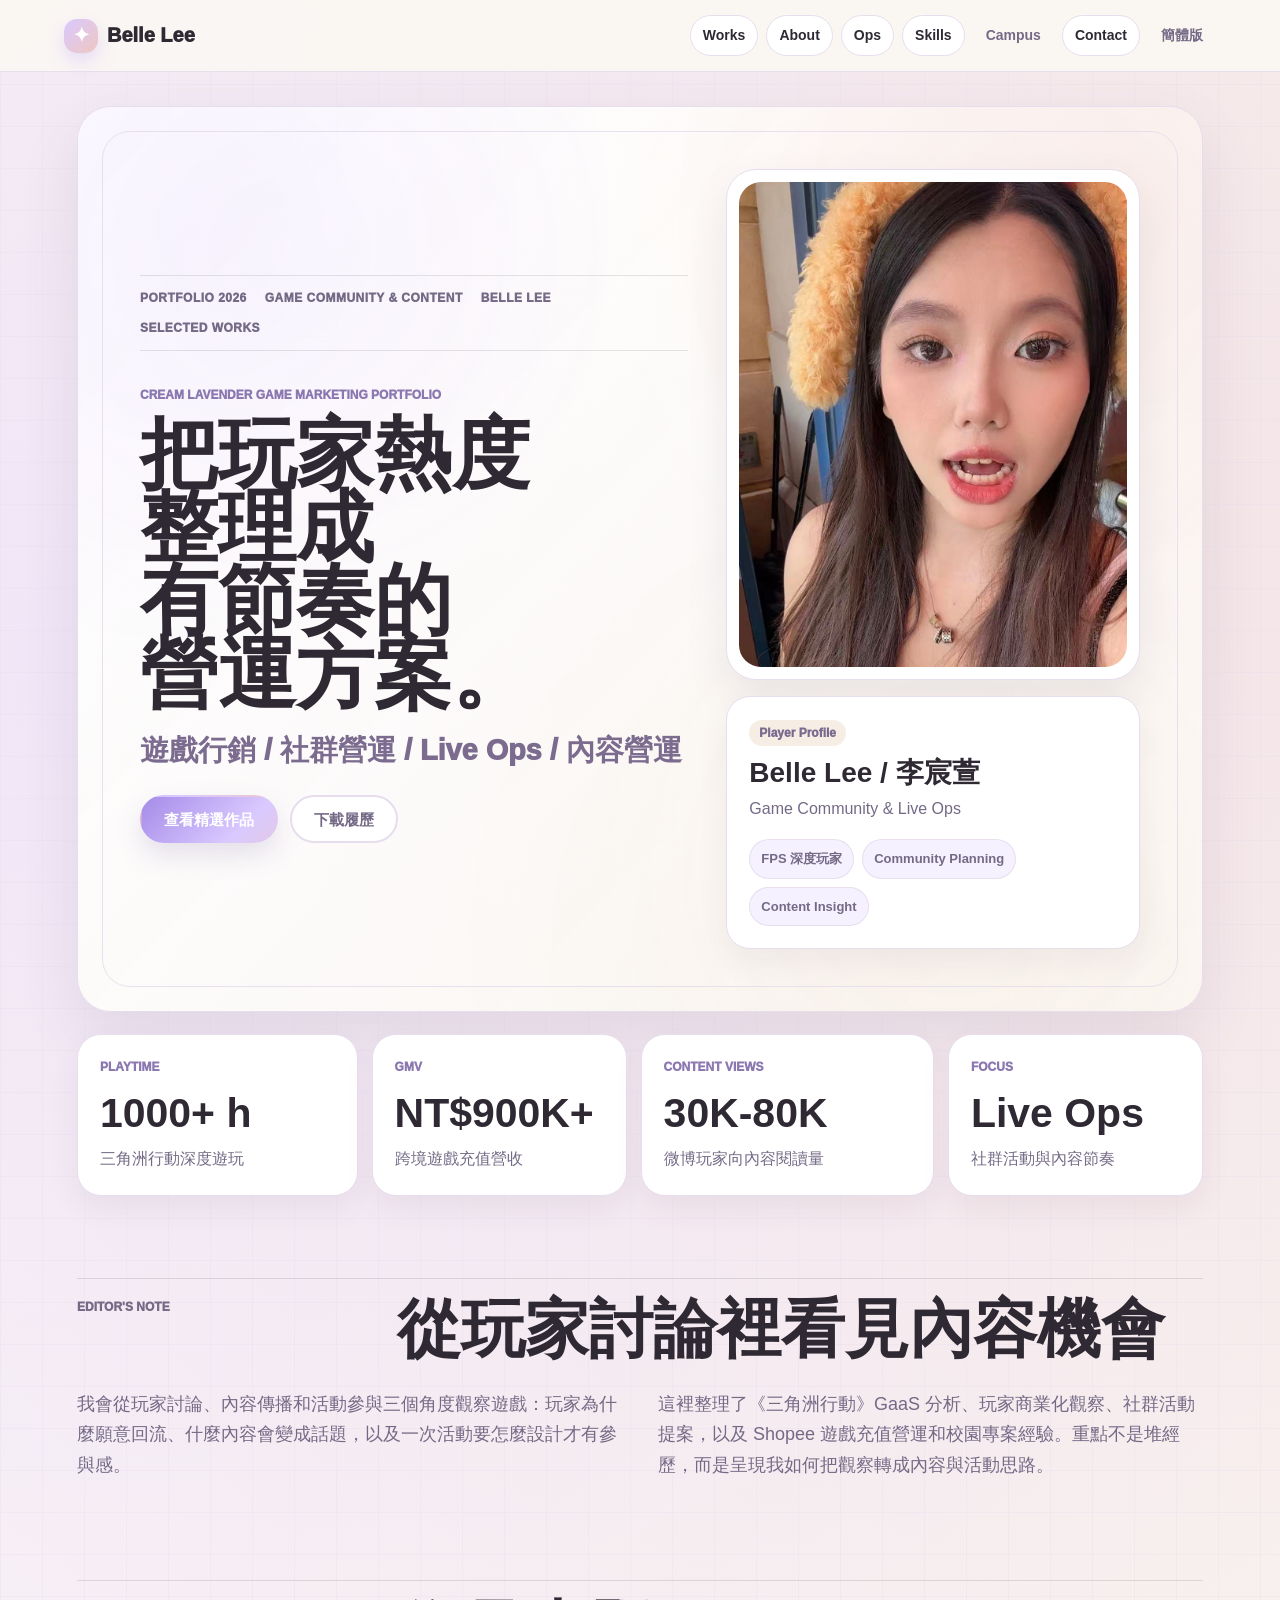
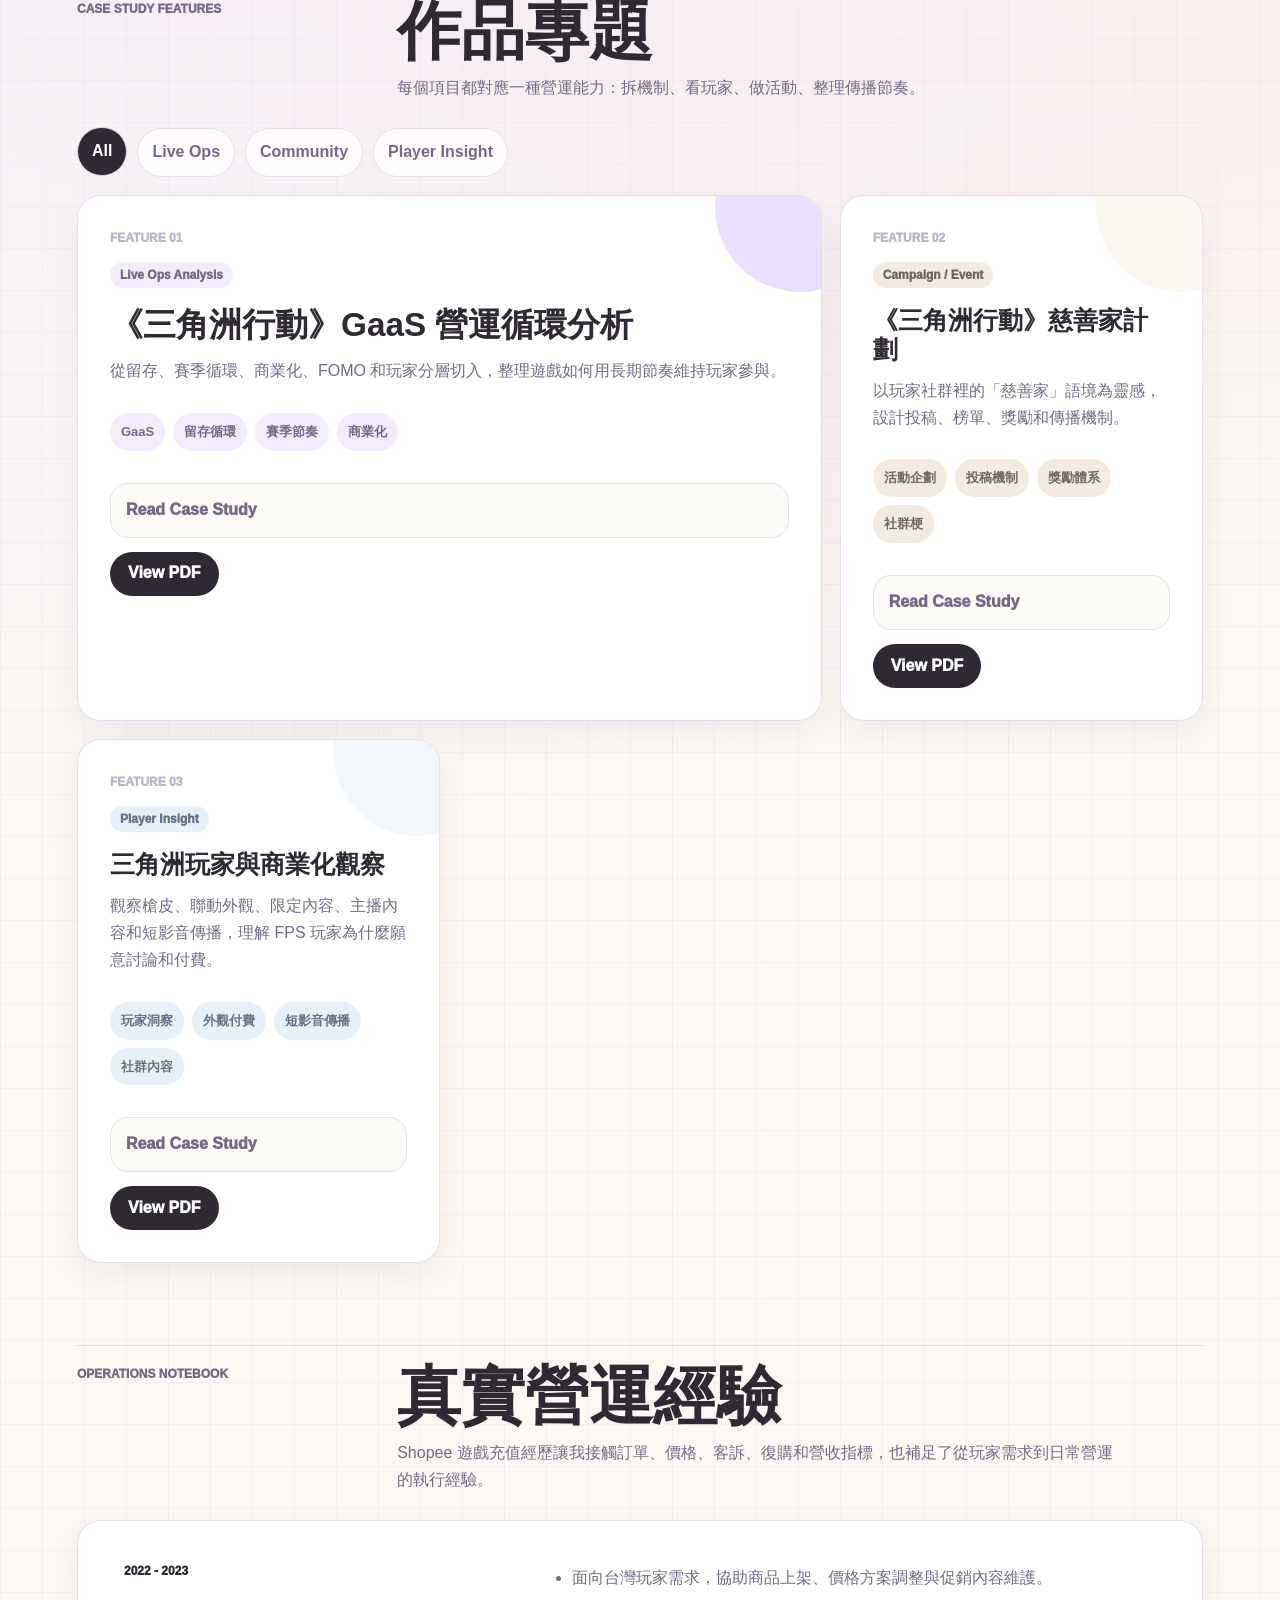
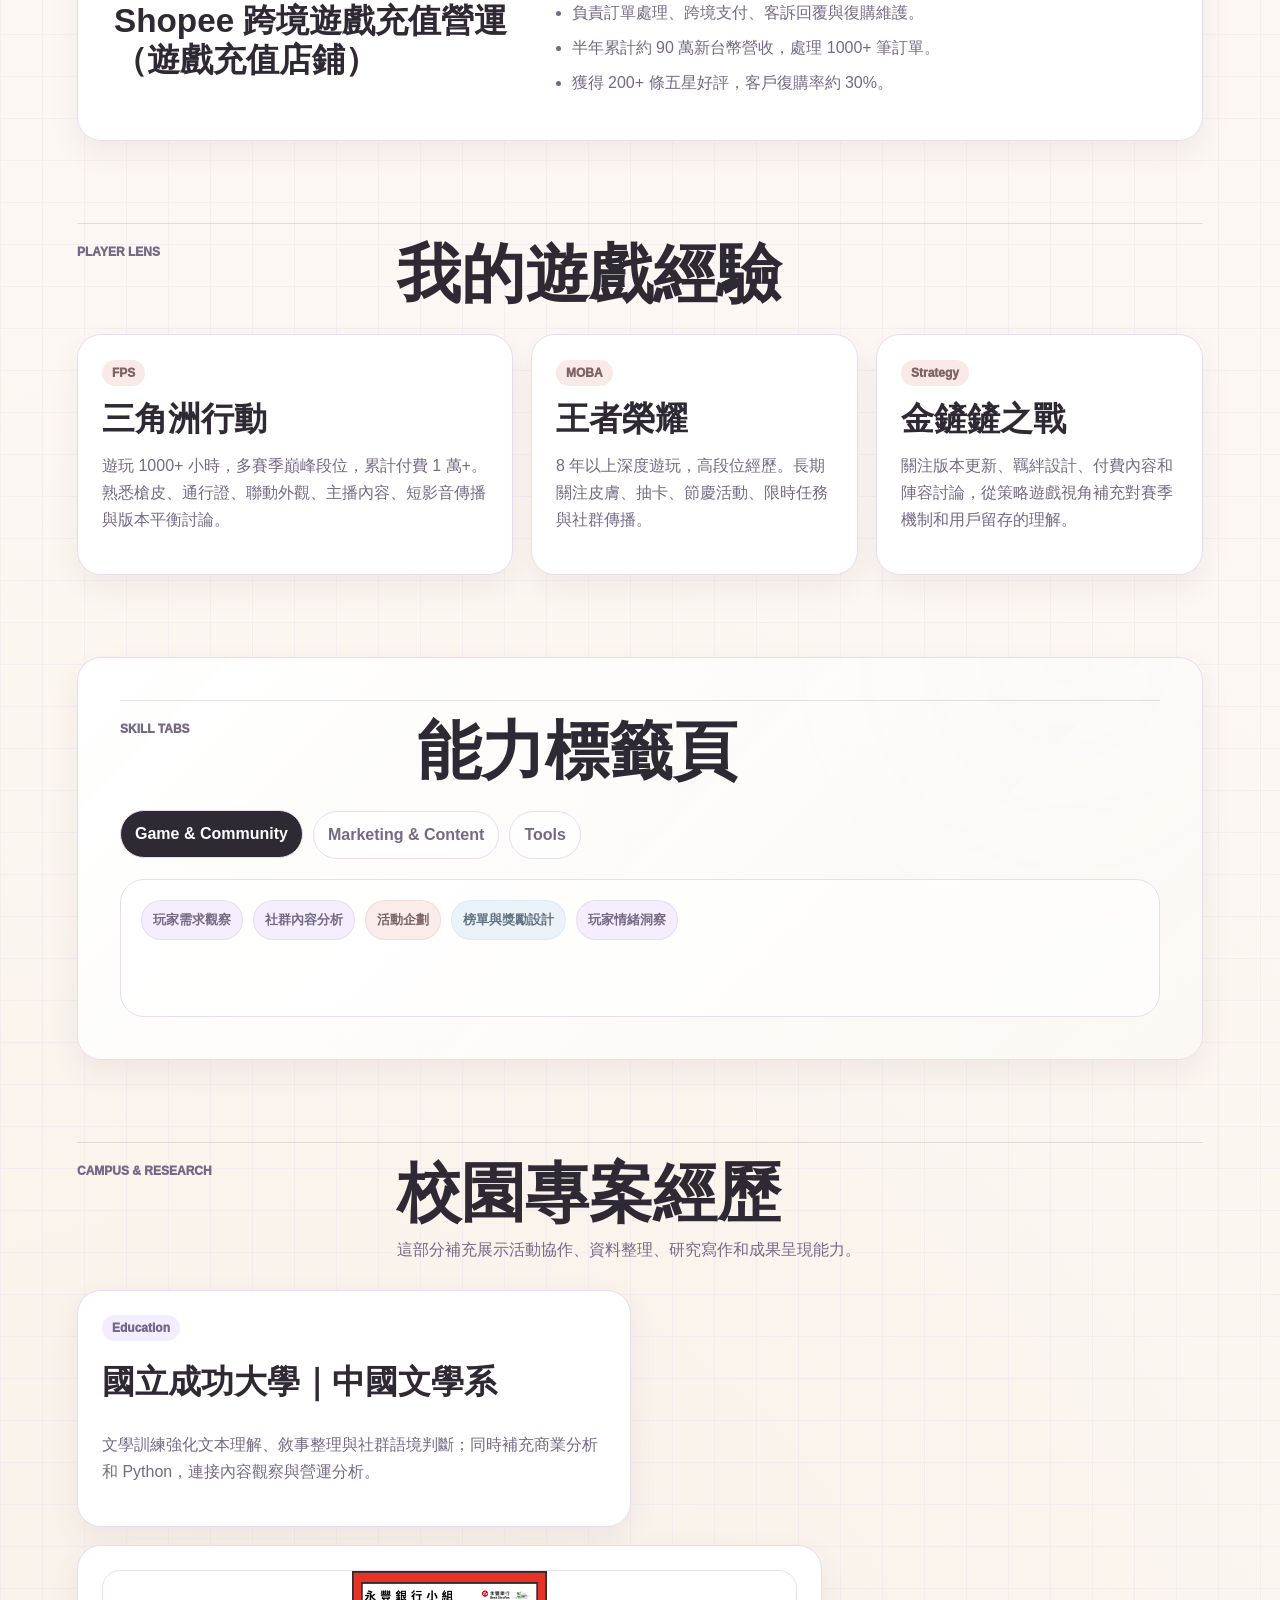
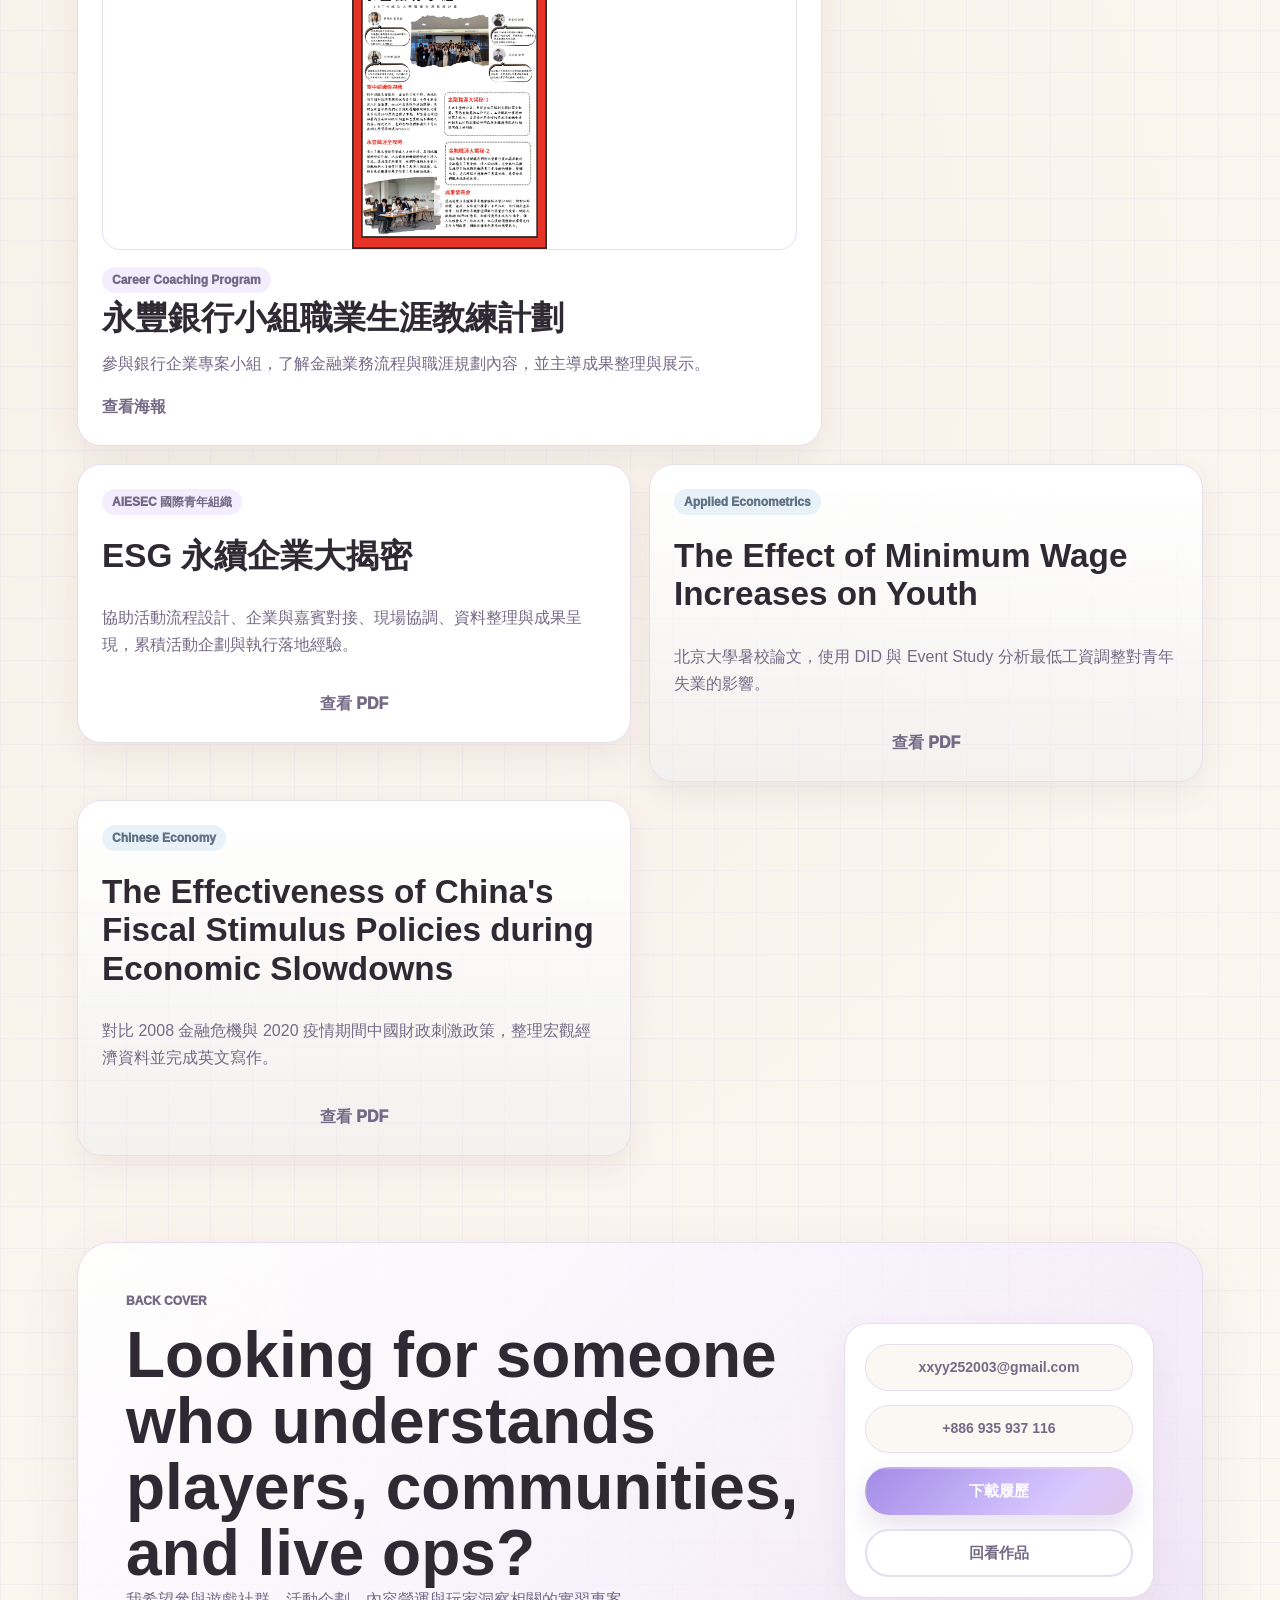
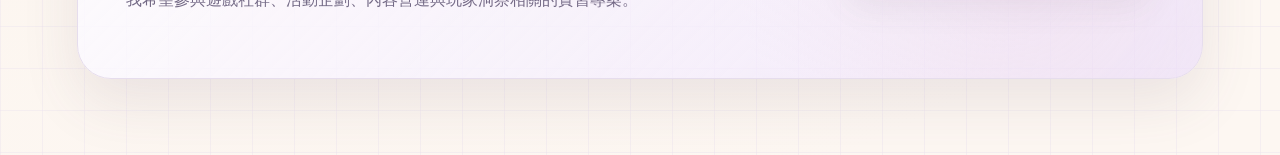
==== commit 9c7ff02a: "Add files via upload" ====
--- a/zh-tw.html
+++ b/zh-tw.html
@@ -90,14 +90,14 @@
       <section id="about" class="section about-section reveal">
         <div class="section-title magazine-title">
           <p class="kicker">Editor's Note</p>
-          <h2>一個玩家視角出發的營運作品集</h2>
+          <h2>從玩家討論裡看見內容機會</h2>
         </div>
         <div class="about-columns">
           <p>
-            我是李宸萱，長期關注 FPS、MOBA 與策略遊戲的版本更新、玩家討論、活動節奏和商業化內容。比起只寫「熱愛遊戲」，我更想把自己的觀察整理成可以被閱讀、被討論，也能被執行的作品。
+            我會從玩家討論、內容傳播和活動參與三個角度觀察遊戲：玩家為什麼願意回流、什麼內容會變成話題，以及一次活動要怎麼設計才有參與感。
           </p>
           <p>
-            這個網站收錄了三角洲行動的 GaaS 分析、玩家商業化觀察、社群活動提案，以及 Shopee 遊戲充值營運和校園專案經驗，重點展示我對玩家、內容和營運落地的理解。
+            這裡整理了《三角洲行動》GaaS 分析、玩家商業化觀察、社群活動提案，以及 Shopee 遊戲充值營運和校園專案經驗。重點不是堆經歷，而是呈現我如何把觀察轉成內容與活動思路。
           </p>
         </div>
       </section>
@@ -232,7 +232,6 @@
           <button class="skill-tab is-active" type="button" data-skill-tab="game">Game & Community</button>
           <button class="skill-tab" type="button" data-skill-tab="marketing">Marketing & Content</button>
           <button class="skill-tab" type="button" data-skill-tab="tools">Tools</button>
-          <button class="skill-tab" type="button" data-skill-tab="language">Language</button>
         </div>
         <div class="skill-panels">
           <div class="skill-panel is-active" data-skill-panel="game">
@@ -251,6 +250,7 @@
           </div>
           <div class="skill-panel" data-skill-panel="tools">
             <span>Excel</span>
+            <span>商業分析</span>
             <span>PowerPoint</span>
             <span>Word</span>
             <span>Python 基礎</span>
@@ -261,10 +261,6 @@
             <span>Canva</span>
             <span>剪映</span>
           </div>
-          <div class="skill-panel" data-skill-panel="language">
-            <span>中文</span>
-            <span>English TOEIC 650</span>
-          </div>
         </div>
       </section>
 
@@ -275,6 +271,12 @@
           <p>這部分補充展示活動協作、資料整理、研究寫作和成果呈現能力。</p>
         </div>
         <div class="campus-grid">
+          <article class="campus-card">
+            <span>Education</span>
+            <h3>國立成功大學｜中國文學系</h3>
+            <p>文學訓練強化文本理解、敘事整理與社群語境判斷；同時補充商業分析和 Python，連接內容觀察與營運分析。</p>
+          </article>
+
           <article class="campus-card image-card">
             <img src="./assets/sinopac-poster.png" alt="永豐銀行小組成果海報" />
             <div>
